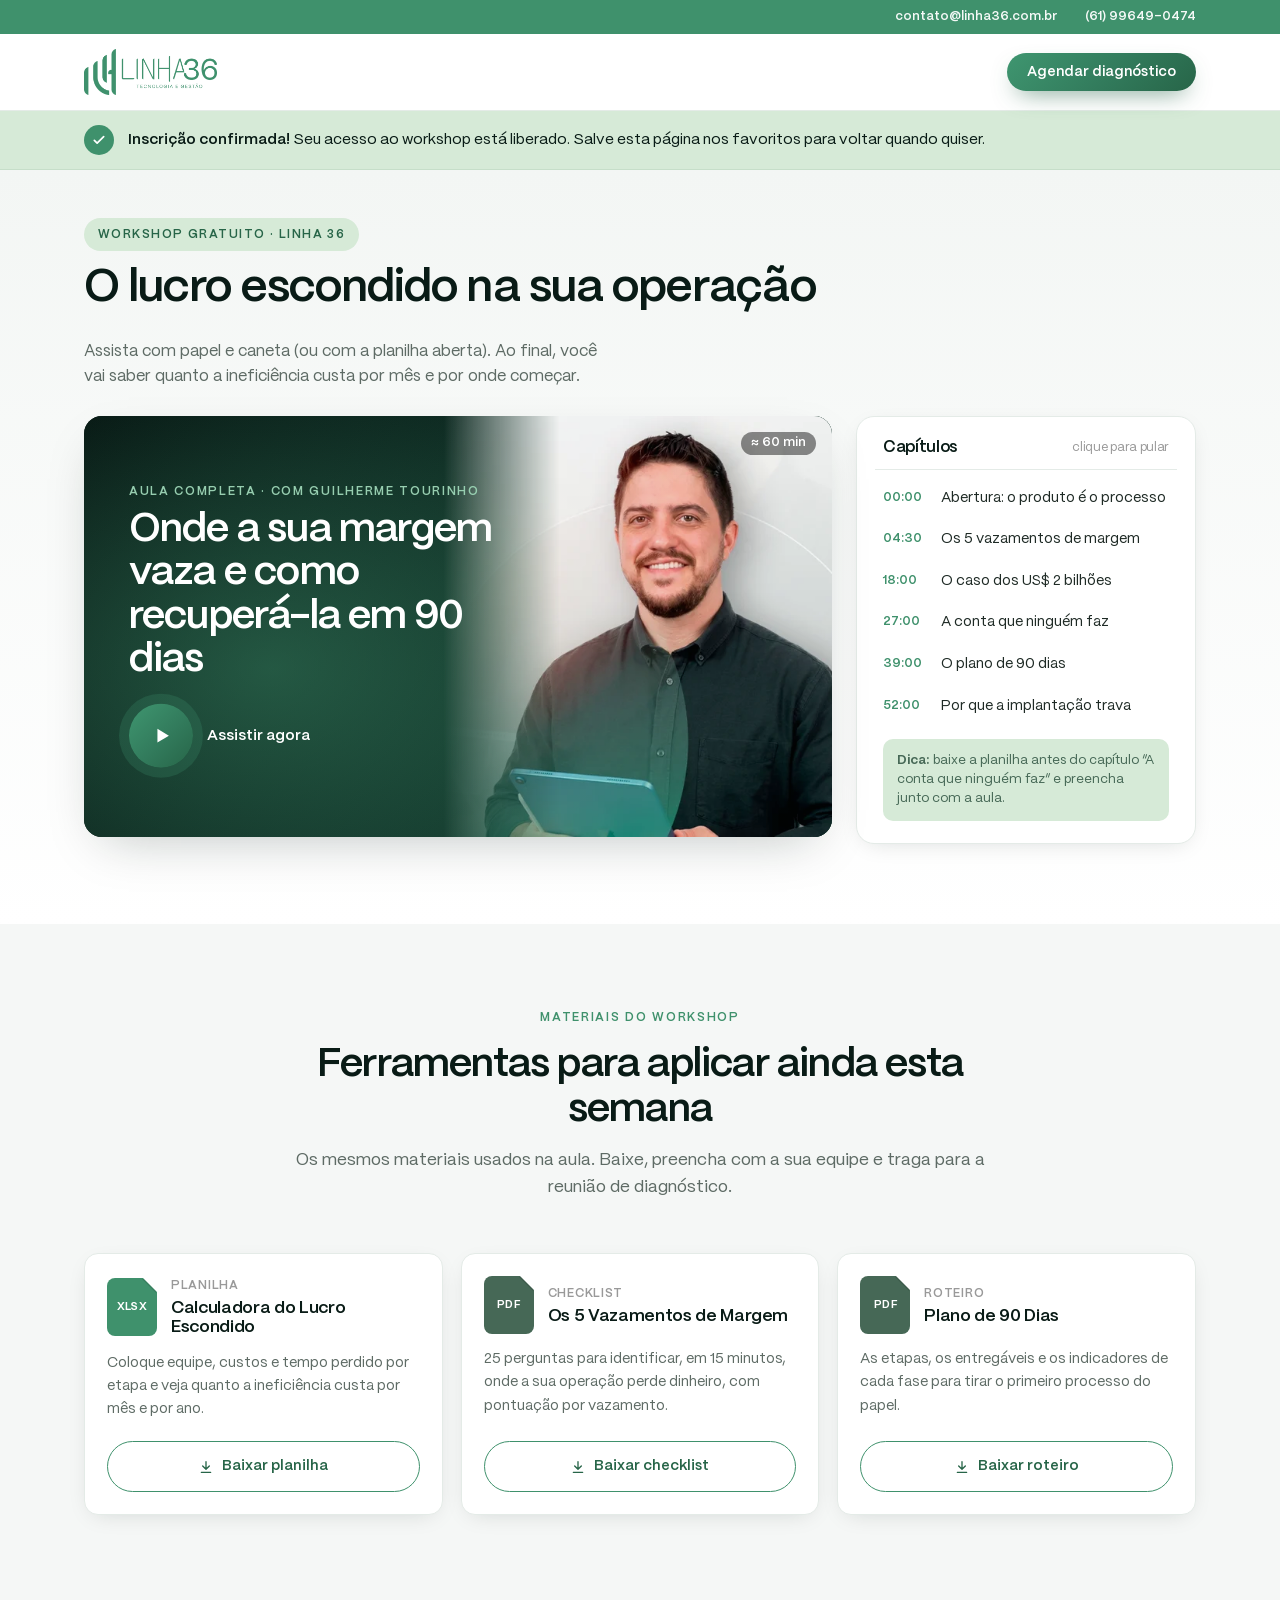
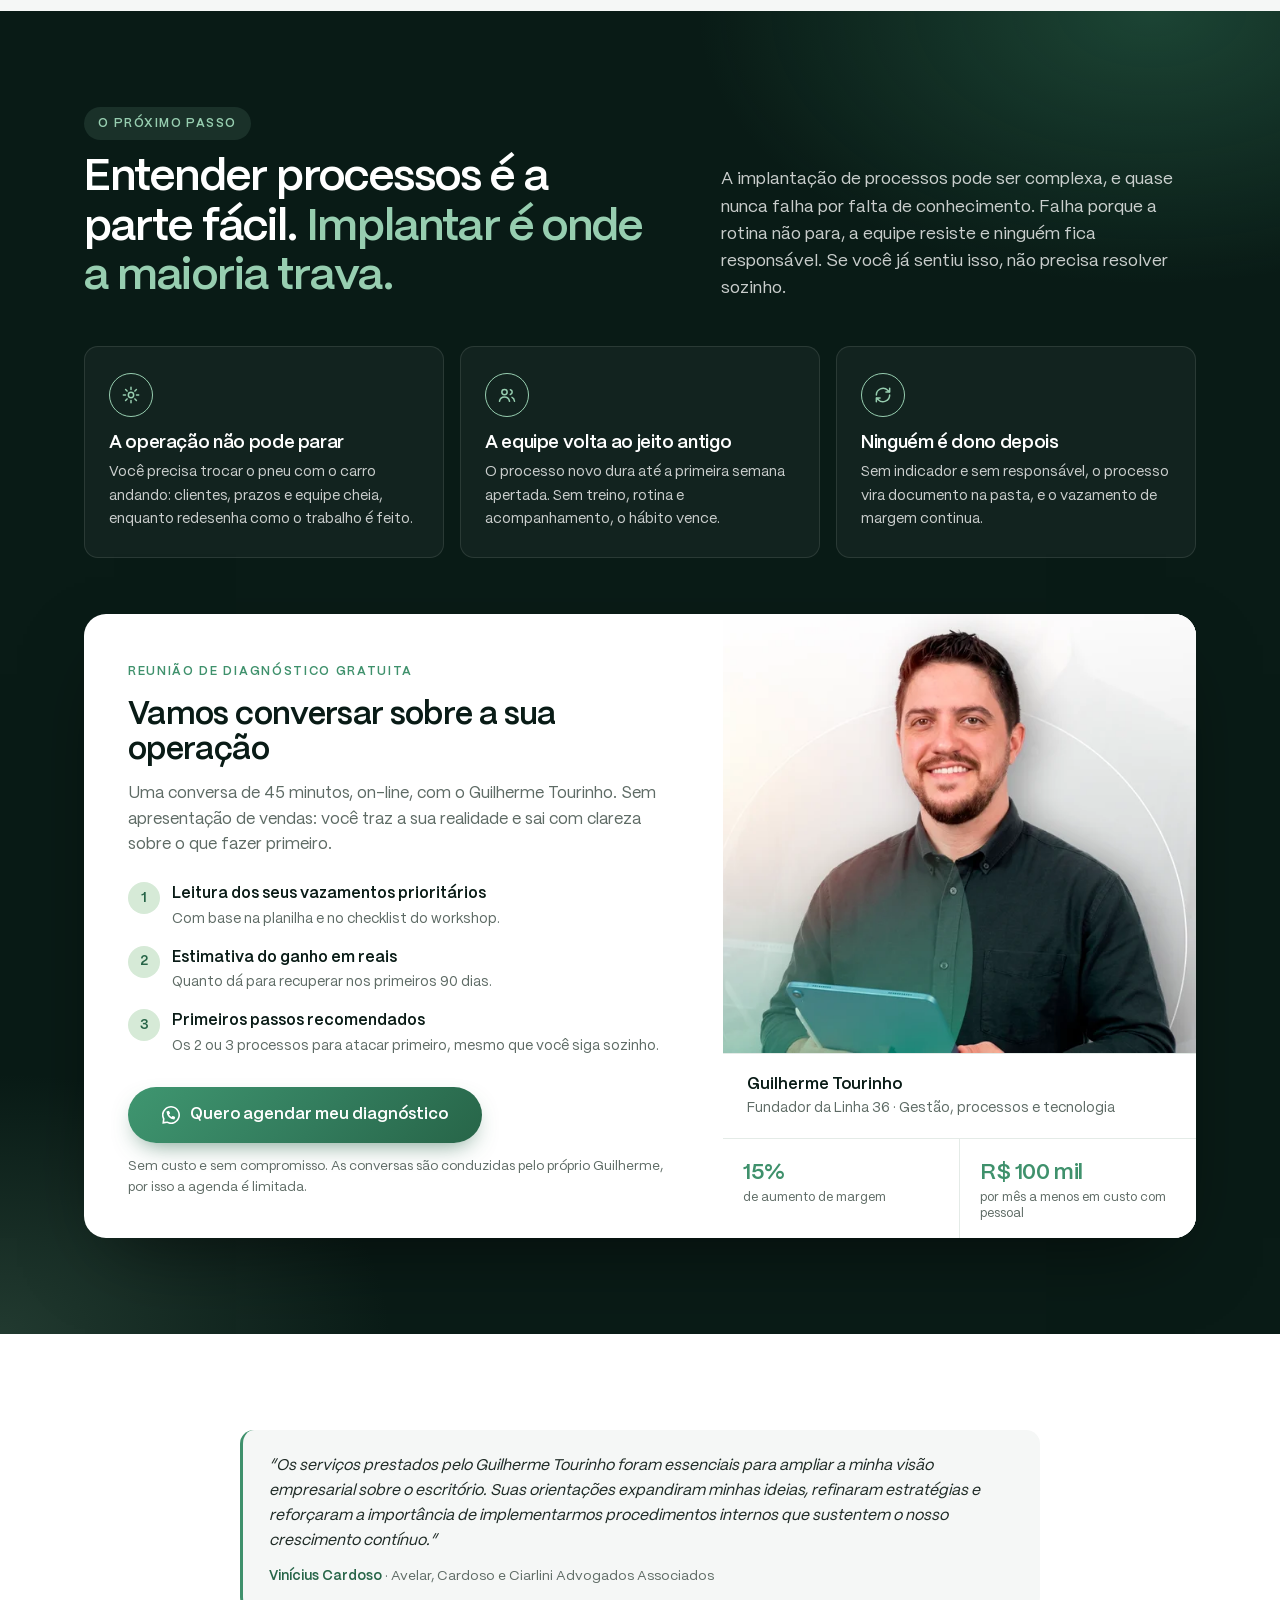
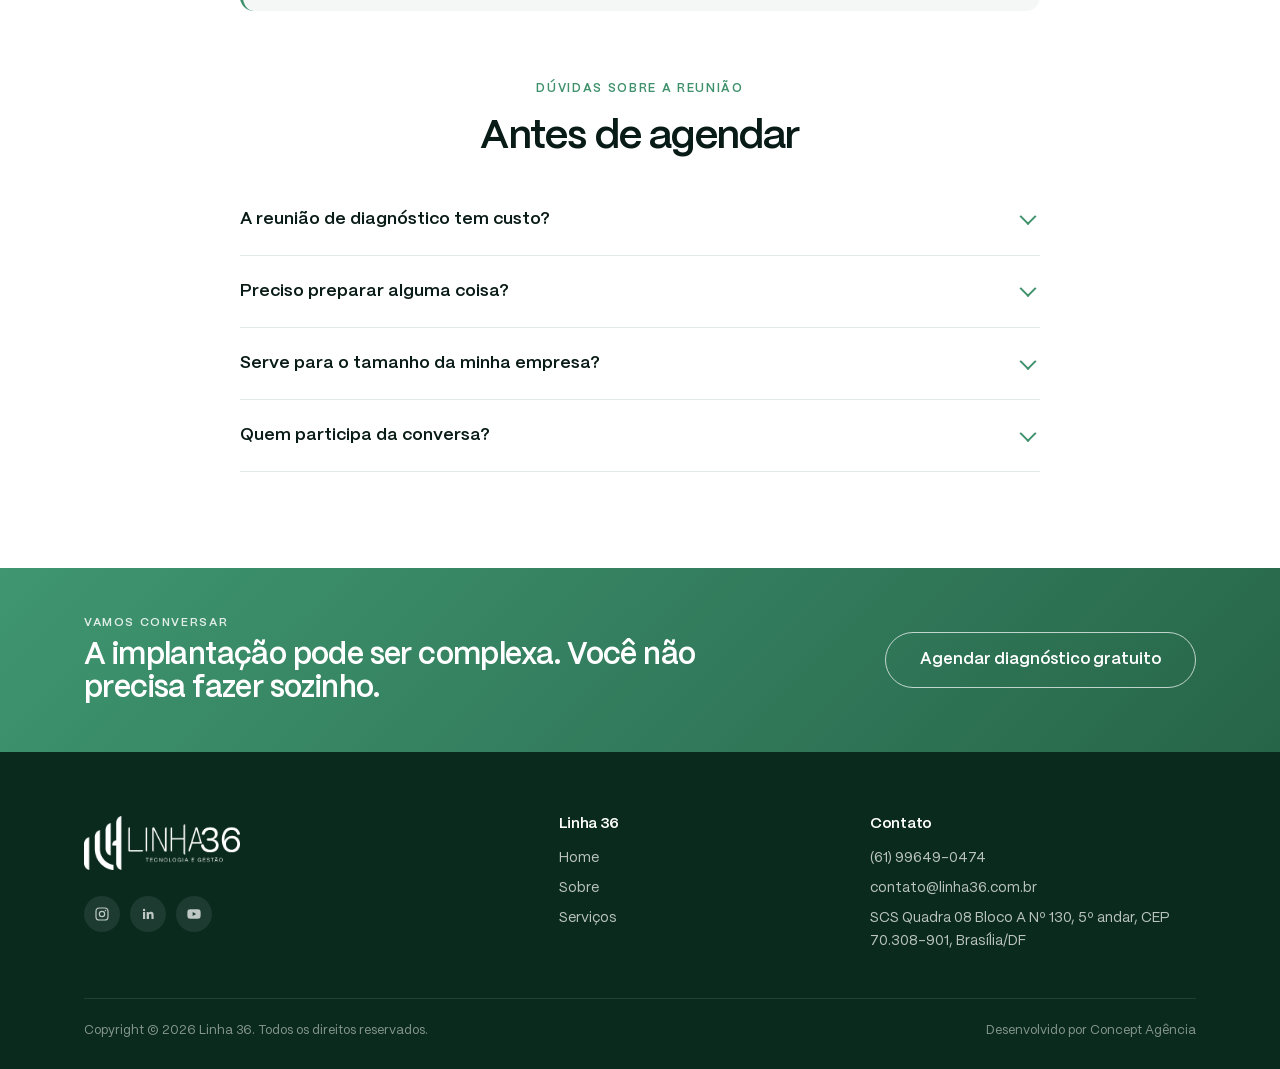
==== workshop.html @ 3c0aadd7 "Workshop Linha 36: página de inscrição e página do workshop Co-Authored-By: Claude Opus 5.5 <noreply" ====
<!doctype html>
<html lang="pt-BR">
<head>
  <meta charset="utf-8">
  <meta name="viewport" content="width=device-width, initial-scale=1">
  <title>Assista: O lucro escondido na sua operação | Linha 36</title>
  <meta name="description" content="Aula do workshop gratuito da Linha 36 com materiais para download e reunião de diagnóstico.">
  <meta name="robots" content="noindex, nofollow">
  <meta name="theme-color" content="#3F916C">
  <link rel="icon" href="assets/img/favicon.png">
  <link rel="preload" href="assets/fonts/PPMori-Regular.woff2" as="font" type="font/woff2" crossorigin>
  <link rel="preload" href="assets/fonts/PPMori-SemiBold.woff2" as="font" type="font/woff2" crossorigin>
  <link rel="stylesheet" href="assets/css/style.css">
</head>
<body>

<svg width="0" height="0" style="position:absolute" aria-hidden="true">
  <symbol id="i-ok" viewBox="0 0 24 24"><path d="M5 12.5l4.2 4.2L19 7" fill="none" stroke="currentColor" stroke-width="2.6" stroke-linecap="round" stroke-linejoin="round"/></symbol>
  <symbol id="i-play" viewBox="0 0 24 24"><path d="M7 4.5v15l12.5-7.5z" fill="currentColor"/></symbol>
  <symbol id="i-down" viewBox="0 0 24 24"><path d="M12 4v11M7 10.5l5 5 5-5M5 20h14" fill="none" stroke="currentColor" stroke-width="2" stroke-linecap="round" stroke-linejoin="round"/></symbol>
  <symbol id="i-wa" viewBox="0 0 24 24"><path fill="currentColor" d="M3.516 3.516c4.686-4.686 12.284-4.686 16.97 0s4.686 12.283 0 16.97a12 12 0 0 1-13.754 2.299l-5.814.735a.392.392 0 0 1-.438-.44l.748-5.788A12 12 0 0 1 3.517 3.517zm3.61 17.043.3.158a9.85 9.85 0 0 0 11.534-1.758c3.843-3.843 3.843-10.074 0-13.918s-10.075-3.843-13.918 0a9.85 9.85 0 0 0-1.747 11.554l.16.303-.51 3.942a.196.196 0 0 0 .219.22zm6.534-7.003-.933 1.164a9.84 9.84 0 0 1-3.497-3.495l1.166-.933a.79.79 0 0 0 .23-.94L9.561 6.96a.79.79 0 0 0-.924-.445l-2.023.524a.797.797 0 0 0-.588.88 11.754 11.754 0 0 0 10.005 10.005.797.797 0 0 0 .88-.587l.525-2.023a.79.79 0 0 0-.445-.923L14.6 13.327a.79.79 0 0 0-.94.23z"/></symbol>
  <symbol id="i-cal" viewBox="0 0 24 24"><rect x="3.5" y="5" width="17" height="15.5" rx="2.5" fill="none" stroke="currentColor" stroke-width="1.9"/><path d="M3.5 10h17M8 3v4M16 3v4" fill="none" stroke="currentColor" stroke-width="1.9" stroke-linecap="round"/></symbol>
  <symbol id="i-gear" viewBox="0 0 24 24"><circle cx="12" cy="12" r="3.2" fill="none" stroke="currentColor" stroke-width="1.8"/><path d="M12 2.8v2.6M12 18.6v2.6M21.2 12h-2.6M5.4 12H2.8M18.5 5.5l-1.8 1.8M7.3 16.7l-1.8 1.8M18.5 18.5l-1.8-1.8M7.3 7.3L5.5 5.5" fill="none" stroke="currentColor" stroke-width="1.8" stroke-linecap="round"/></symbol>
  <symbol id="i-team" viewBox="0 0 24 24"><circle cx="9" cy="8.5" r="3.2" fill="none" stroke="currentColor" stroke-width="1.8"/><path d="M3 19.5c.6-3.3 3-5 6-5s5.4 1.7 6 5" fill="none" stroke="currentColor" stroke-width="1.8" stroke-linecap="round"/><path d="M16 5.6a3 3 0 010 5.8M18 14.8c1.6.6 2.7 2.2 3 4.7" fill="none" stroke="currentColor" stroke-width="1.8" stroke-linecap="round"/></symbol>
  <symbol id="i-loop" viewBox="0 0 24 24"><path d="M4 12a8 8 0 0113.7-5.6L20 8.5M20 4v4.5h-4.5M20 12a8 8 0 01-13.7 5.6L4 15.5M4 20v-4.5h4.5" fill="none" stroke="currentColor" stroke-width="1.8" stroke-linecap="round" stroke-linejoin="round"/></symbol>
  <symbol id="i-ig" viewBox="0 0 24 24"><rect x="3" y="3" width="18" height="18" rx="5" fill="none" stroke="currentColor" stroke-width="1.8"/><circle cx="12" cy="12" r="4" fill="none" stroke="currentColor" stroke-width="1.8"/><circle cx="17.3" cy="6.7" r="1.2" fill="currentColor"/></symbol>
  <symbol id="i-in" viewBox="0 0 24 24"><path d="M4.5 9h3.2v10.5H4.5zM6.1 4a1.85 1.85 0 110 3.7 1.85 1.85 0 010-3.7zM10 9h3v1.5c.5-.9 1.7-1.8 3.4-1.8 3.4 0 4 2.2 4 5.1v5.7h-3.2v-5c0-1.2 0-2.8-1.7-2.8s-2 1.3-2 2.7v5.1H10z" fill="currentColor"/></symbol>
  <symbol id="i-yt" viewBox="0 0 24 24"><path d="M21.6 7.2a2.5 2.5 0 00-1.8-1.8C18.2 5 12 5 12 5s-6.2 0-7.8.4A2.5 2.5 0 002.4 7.2 26 26 0 002 12a26 26 0 00.4 4.8 2.5 2.5 0 001.8 1.8C5.8 19 12 19 12 19s6.2 0 7.8-.4a2.5 2.5 0 001.8-1.8A26 26 0 0022 12a26 26 0 00-.4-4.8zM10 15V9l5.2 3z" fill="currentColor"/></symbol>
</svg>

<div class="topbar">
  <div class="wrap">
    <a href="mailto:contato@linha36.com.br">contato@linha36.com.br</a>
    <a href="tel:+5561996490474">(61) 99649-0474</a>
  </div>
</div>

<header class="header">
  <div class="wrap">
    <a class="logo" href="https://linha36.com.br" aria-label="Linha 36 — Tecnologia e Gestão"><img src="assets/img/logo-linha36.png" alt="Linha 36 — Tecnologia e Gestão" width="133" height="46"></a>
    <a href="#diagnostico" class="btn" style="padding:12px 20px;font-size:14px">Agendar diagnóstico</a>
  </div>
</header>

<div class="confirm">
  <div class="wrap">
    <span class="ic"><svg><use href="#i-ok"/></svg></span>
    <p><b id="hello">Inscrição confirmada!</b> Seu acesso ao workshop está liberado. Salve esta página nos favoritos para voltar quando quiser.</p>
  </div>
</div>

<main>

  <!-- AULA -->
  <section class="player-sec">
    <div class="wrap">
      <div class="player-head">
        <div>
          <span class="eyebrow">Workshop gratuito · Linha 36</span>
          <h1>O lucro escondido na sua operação</h1>
        </div>
        <p>Assista com papel e caneta (ou com a planilha aberta). Ao final, você vai saber quanto a ineficiência custa por mês e por onde começar.</p>
      </div>

      <div class="player-grid">
        <div class="player" id="player">
          <button class="poster" id="poster" type="button" aria-label="Assistir ao workshop">
            <img class="ph" src="assets/img/guilherme.webp" alt="" width="600" height="542">
            <span class="pt">
              <small>Aula completa · com Guilherme Tourinho</small>
              <strong>Onde a sua margem vaza e como recuperá-la em 90 dias</strong>
              <span class="play"><i><svg><use href="#i-play"/></svg></i>Assistir agora</span>
            </span>
            <span class="dur">≈ 60 min</span>
          </button>
        </div>

        <aside class="chapters" aria-label="Capítulos da aula">
          <h2>Capítulos <span>clique para pular</span></h2>
          <ol id="chapters">
            <li><button type="button" data-t="0"><time>00:00</time>Abertura: o produto é o processo</button></li>
            <li><button type="button" data-t="270"><time>04:30</time>Os 5 vazamentos de margem</button></li>
            <li><button type="button" data-t="1080"><time>18:00</time>O caso dos US$ 2 bilhões</button></li>
            <li><button type="button" data-t="1620"><time>27:00</time>A conta que ninguém faz</button></li>
            <li><button type="button" data-t="2340"><time>39:00</time>O plano de 90 dias</button></li>
            <li><button type="button" data-t="3120"><time>52:00</time>Por que a implantação trava</button></li>
          </ol>
          <p class="tip"><b>Dica:</b> baixe a planilha antes do capítulo “A conta que ninguém faz” e preencha junto com a aula.</p>
        </aside>
      </div>
    </div>
  </section>

  <!-- MATERIAIS -->
  <section class="section section-soft" id="materiais" style="padding-top:80px">
    <div class="wrap">
      <div class="section-head reveal">
        <span class="kicker">Materiais do workshop</span>
        <h2>Ferramentas para aplicar ainda esta semana</h2>
        <p>Os mesmos materiais usados na aula. Baixe, preencha com a sua equipe e traga para a reunião de diagnóstico.</p>
      </div>
      <div class="downloads">
        <article class="dl reveal">
          <div class="dl-top"><span class="dl-ic xls">XLSX</span><div><small>Planilha</small><h3>Calculadora do Lucro Escondido</h3></div></div>
          <p>Coloque equipe, custos e tempo perdido por etapa e veja quanto a ineficiência custa por mês e por ano.</p>
          <a class="get" href="assets/downloads/calculadora-lucro-escondido-linha36.xlsx" download data-dl="calculadora"><svg><use href="#i-down"/></svg>Baixar planilha</a>
        </article>
        <article class="dl reveal">
          <div class="dl-top"><span class="dl-ic pdf">PDF</span><div><small>Checklist</small><h3>Os 5 Vazamentos de Margem</h3></div></div>
          <p>25 perguntas para identificar, em 15 minutos, onde a sua operação perde dinheiro, com pontuação por vazamento.</p>
          <a class="get" href="assets/downloads/checklist-5-vazamentos-linha36.pdf" download data-dl="checklist"><svg><use href="#i-down"/></svg>Baixar checklist</a>
        </article>
        <article class="dl reveal">
          <div class="dl-top"><span class="dl-ic pdf">PDF</span><div><small>Roteiro</small><h3>Plano de 90 Dias</h3></div></div>
          <p>As etapas, os entregáveis e os indicadores de cada fase para tirar o primeiro processo do papel.</p>
          <a class="get" href="assets/downloads/roteiro-plano-90-dias-linha36.pdf" download data-dl="roteiro"><svg><use href="#i-down"/></svg>Baixar roteiro</a>
        </article>
      </div>
    </div>
  </section>

  <!-- PRÓXIMO PASSO -->
  <section class="section dark" id="diagnostico">
    <div class="wrap">
      <div class="pitch-head reveal">
        <div>
          <span class="eyebrow on-dark">O próximo passo</span>
          <h2>Entender processos é a parte fácil. <span style="color:var(--mint)">Implantar é onde a maioria trava.</span></h2>
        </div>
        <p>A implantação de processos pode ser complexa, e quase nunca falha por falta de conhecimento. Falha porque a rotina não para, a equipe resiste e ninguém fica responsável. Se você já sentiu isso, não precisa resolver sozinho.</p>
      </div>

      <div class="blockers">
        <div class="blocker reveal"><span class="ic"><svg><use href="#i-gear"/></svg></span><h3>A operação não pode parar</h3><p>Você precisa trocar o pneu com o carro andando: clientes, prazos e equipe cheia, enquanto redesenha como o trabalho é feito.</p></div>
        <div class="blocker reveal"><span class="ic"><svg><use href="#i-team"/></svg></span><h3>A equipe volta ao jeito antigo</h3><p>O processo novo dura até a primeira semana apertada. Sem treino, rotina e acompanhamento, o hábito vence.</p></div>
        <div class="blocker reveal"><span class="ic"><svg><use href="#i-loop"/></svg></span><h3>Ninguém é dono depois</h3><p>Sem indicador e sem responsável, o processo vira documento na pasta, e o vazamento de margem continua.</p></div>
      </div>

      <div class="offer reveal">
        <div class="offer-body">
          <span class="kicker">Reunião de diagnóstico gratuita</span>
          <h3>Vamos conversar sobre a sua operação</h3>
          <p>Uma conversa de 45 minutos, on-line, com o Guilherme Tourinho. Sem apresentação de vendas: você traz a sua realidade e sai com clareza sobre o que fazer primeiro.</p>
          <ul class="offer-list">
            <li><span>1</span><div><b>Leitura dos seus vazamentos prioritários</b><small>Com base na planilha e no checklist do workshop.</small></div></li>
            <li><span>2</span><div><b>Estimativa do ganho em reais</b><small>Quanto dá para recuperar nos primeiros 90 dias.</small></div></li>
            <li><span>3</span><div><b>Primeiros passos recomendados</b><small>Os 2 ou 3 processos para atacar primeiro, mesmo que você siga sozinho.</small></div></li>
          </ul>
          <div class="offer-cta">
            <a class="btn btn-lg" id="ctaDiag" href="#" target="_blank" rel="noopener"><svg><use href="#i-wa"/></svg>Quero agendar meu diagnóstico</a>
          </div>
          <p class="offer-fine">Sem custo e sem compromisso. As conversas são conduzidas pelo próprio Guilherme, por isso a agenda é limitada.</p>
        </div>
        <div class="offer-side">
          <div class="ph"><img src="assets/img/guilherme.webp" alt="Guilherme Tourinho" loading="lazy" width="600" height="542"></div>
          <div class="who"><b>Guilherme Tourinho</b>Fundador da Linha 36 · Gestão, processos e tecnologia</div>
          <div class="offer-stats">
            <div><b>15%</b><span>de aumento de margem</span></div>
            <div><b>R$ 100 mil</b><span>por mês a menos em custo com pessoal</span></div>
          </div>
        </div>
      </div>
    </div>
  </section>

  <!-- DEPOIMENTO + FAQ -->
  <section class="section">
    <div class="wrap">
      <blockquote class="quote reveal" style="max-width:800px;margin:0 auto 64px">
        <p>“Os serviços prestados pelo Guilherme Tourinho foram essenciais para ampliar a minha visão empresarial sobre o escritório. Suas orientações expandiram minhas ideias, refinaram estratégias e reforçaram a importância de implementarmos procedimentos internos que sustentem o nosso crescimento contínuo.”</p>
        <cite><b>Vinícius Cardoso</b> · Avelar, Cardoso e Ciarlini Advogados Associados</cite>
      </blockquote>

      <div class="section-head reveal" style="margin-bottom:24px">
        <span class="kicker">Dúvidas sobre a reunião</span>
        <h2>Antes de agendar</h2>
      </div>
      <div class="faq reveal">
        <details><summary>A reunião de diagnóstico tem custo?</summary><p>Não. É uma conversa gratuita e sem compromisso. Se fizer sentido seguir com a Linha 36, apresentamos uma proposta depois, só se você pedir.</p></details>
        <details><summary>Preciso preparar alguma coisa?</summary><p>Ajuda muito ter assistido ao workshop e preenchido a Calculadora do Lucro Escondido e o Checklist dos 5 Vazamentos. Assim a conversa já começa nos números da sua empresa.</p></details>
        <details><summary>Serve para o tamanho da minha empresa?</summary><p>O diagnóstico é pensado para empresas de serviços a partir de uns 10 colaboradores, que já sentem o crescimento cobrando organização. Se a sua empresa for menor, a conversa ainda ajuda a priorizar o que fazer.</p></details>
        <details><summary>Quem participa da conversa?</summary><p>O próprio Guilherme Tourinho, fundador da Linha 36. Do seu lado, o ideal é estar quem decide sobre a operação: sócio, diretor ou gestor responsável.</p></details>
      </div>
    </div>
  </section>

  <section class="band">
    <div class="wrap">
      <div>
        <small>Vamos conversar</small>
        <h2>A implantação pode ser complexa. Você não precisa fazer sozinho.</h2>
      </div>
      <a href="#" class="btn btn-ghost btn-lg" data-diag target="_blank" rel="noopener">Agendar diagnóstico gratuito</a>
    </div>
  </section>
</main>

<footer class="footer">
  <div class="wrap">
    <div class="cols">
      <div>
        <a class="logo" href="https://linha36.com.br"><img src="assets/img/logo-linha36-alt.png" alt="Linha 36" width="156" height="54" loading="lazy"></a>
        <div class="social">
          <a href="https://www.instagram.com/guilhermetourinho.linha36" target="_blank" rel="noopener" aria-label="Instagram"><svg><use href="#i-ig"/></svg></a>
          <a href="https://www.linkedin.com/in/guilherme-tourinho-8a328027/" target="_blank" rel="noopener" aria-label="LinkedIn"><svg><use href="#i-in"/></svg></a>
          <a href="https://www.youtube.com/@GuilhermeTourinho.Linha36" target="_blank" rel="noopener" aria-label="YouTube"><svg><use href="#i-yt"/></svg></a>
        </div>
      </div>
      <div>
        <h4>Linha 36</h4>
        <ul>
          <li><a href="https://linha36.com.br">Home</a></li>
          <li><a href="https://linha36.com.br/sobre/">Sobre</a></li>
          <li><a href="https://linha36.com.br/servicos/">Serviços</a></li>
        </ul>
      </div>
      <div>
        <h4>Contato</h4>
        <ul>
          <li><a href="tel:+5561996490474">(61) 99649-0474</a></li>
          <li><a href="mailto:contato@linha36.com.br">contato@linha36.com.br</a></li>
          <li>SCS Quadra 08 Bloco A Nº 130, 5º andar, CEP 70.308-901, Brasília/DF</li>
        </ul>
      </div>
    </div>
    <div class="legal">
      <span>Copyright © 2026 Linha 36. Todos os direitos reservados.</span>
      <span>Desenvolvido por Concept Agência</span>
    </div>
  </div>
</footer>

<div class="sticky-cta" id="stickyCta"><a href="#diagnostico" class="btn btn-lg">Agendar diagnóstico gratuito</a></div>

<script src="assets/js/config.js"></script>
<script src="assets/js/workshop.js"></script>
</body>
</html>
---- assets/css/style.css ----
/* Linha 36 · Workshop "O lucro escondido na sua operação"
   Cores e fonte do Manual da Marca (PP Mori + paleta de verdes). */

@font-face { font-family: "PP Mori"; font-weight: 200; font-display: swap; src: url("../fonts/PPMori-Extralight.woff2") format("woff2"); }
@font-face { font-family: "PP Mori"; font-weight: 400; font-display: swap; src: url("../fonts/PPMori-Regular.woff2") format("woff2"); }
@font-face { font-family: "PP Mori"; font-weight: 600; font-display: swap; src: url("../fonts/PPMori-SemiBold.woff2") format("woff2"); }
@font-face { font-family: "PP Mori"; font-weight: 700; font-display: swap; src: url("../fonts/PPMori-Bold-iF69c58298bc371.ttf") format("truetype"); }

:root {
  /* Paleta principal */
  --ink: #091B16;          /* Preto Profundo */
  --sage: #466856;         /* Verde Acinzentado */
  --green: #3F916C;        /* Verde Água Profundo */
  /* Paleta secundária */
  --mint: #97CEB0;         /* Verde Turquesa Suave */
  --mist: #D6EAD7;         /* Branco Suave */
  --gray: #999999;         /* Cinza Neutro */
  --white: #FFFFFF;
  /* Apoio (derivados) */
  --green-dark: #276548;
  --text: #1E2A25;
  --muted: #5E6B65;
  --line: #E4EBE7;
  --bg-soft: #F5F7F6;
  --grad: linear-gradient(135deg, #3F9670 0%, #327B5C 55%, #276548 100%);
  --shadow: 0 18px 50px -20px rgba(9, 27, 22, .28);
  --shadow-sm: 0 6px 24px -10px rgba(9, 27, 22, .18);
  --radius: 14px;
  --wrap: 1160px;
}

*, *::before, *::after { box-sizing: border-box; }
html { scroll-behavior: smooth; -webkit-text-size-adjust: 100%; scroll-padding-top: 96px; }
body {
  margin: 0;
  font-family: "PP Mori", "Helvetica Neue", Arial, sans-serif;
  font-size: 16px;
  line-height: 1.6;
  color: var(--text);
  background: var(--white);
  -webkit-font-smoothing: antialiased;
}
img { max-width: 100%; display: block; }
a { color: inherit; }
h1, h2, h3, h4 { font-weight: 600; line-height: 1.12; letter-spacing: -.02em; color: var(--ink); margin: 0; }
p { margin: 0; }
strong { font-weight: 600; color: var(--ink); }
.wrap { width: 100%; max-width: var(--wrap); margin: 0 auto; padding: 0 24px; }
.sr-only { position: absolute; width: 1px; height: 1px; overflow: hidden; clip: rect(0 0 0 0); white-space: nowrap; }

/* ---------- Topbar / header (igual ao site) ---------- */
.topbar { background: var(--green); color: #fff; font-size: 12.5px; font-weight: 600; }
.topbar .wrap { display: flex; justify-content: flex-end; gap: 28px; padding-top: 7px; padding-bottom: 7px; }
.topbar a { text-decoration: none; opacity: .95; }
.topbar a:hover { opacity: 1; text-decoration: underline; }
.header { background: #fff; border-bottom: 1px solid var(--line); position: sticky; top: 0; z-index: 40; }
.header .wrap { display: flex; align-items: center; justify-content: space-between; height: 76px; }
.header .logo img { height: 46px; width: auto; }
.header-tag { display: inline-flex; align-items: center; gap: 8px; font-size: 13px; font-weight: 600; color: var(--sage); }
.header-tag .dot { width: 8px; height: 8px; border-radius: 50%; background: var(--green); box-shadow: 0 0 0 4px rgba(63,145,108,.18); }

/* ---------- Botões ---------- */
.btn {
  display: inline-flex; align-items: center; justify-content: center; gap: 10px;
  font: 600 15px/1 "PP Mori", Arial, sans-serif;
  padding: 16px 28px; border-radius: 999px; border: 0; cursor: pointer;
  text-decoration: none; color: #fff; background: var(--grad);
  box-shadow: 0 10px 24px -10px rgba(39,101,72,.7);
  transition: transform .18s ease, box-shadow .18s ease, filter .18s ease;
}
.btn:hover { transform: translateY(-2px); box-shadow: 0 16px 30px -12px rgba(39,101,72,.75); filter: brightness(1.05); }
.btn:active { transform: translateY(0); }
.btn:focus-visible { outline: 3px solid var(--mint); outline-offset: 3px; }
.btn svg { width: 18px; height: 18px; flex: none; }
.btn-lg { padding: 19px 34px; font-size: 16px; }
.btn-block { width: 100%; }
.btn-ghost { background: transparent; color: #fff; border: 1.5px solid rgba(255,255,255,.7); box-shadow: none; }
.btn-ghost:hover { background: rgba(255,255,255,.1); }
.btn-outline { background: #fff; color: var(--green-dark); border: 1.5px solid var(--green); box-shadow: none; }
.btn-outline:hover { background: var(--mist); }

.eyebrow {
  display: inline-flex; align-items: center; gap: 8px;
  font-size: 12px; font-weight: 600; letter-spacing: .12em; text-transform: uppercase;
  color: var(--green-dark); background: var(--mist); padding: 7px 14px; border-radius: 999px;
}
.eyebrow.on-dark { color: var(--mint); background: rgba(151,206,176,.12); }
.kicker { font-size: 12px; font-weight: 600; letter-spacing: .14em; text-transform: uppercase; color: var(--green); }
.lead { font-size: 18px; color: var(--muted); }
.accent { color: var(--green); }

/* ---------- Seções ---------- */
.section { padding: 96px 0; }
.section-soft { background: var(--bg-soft); }
.section-head { max-width: 720px; margin: 0 auto 52px; text-align: center; }
.section-head h2 { font-size: clamp(28px, 3.4vw, 40px); margin: 14px 0 14px; }
.section-head p { color: var(--muted); font-size: 17px; }

/* ---------- Hero (inscrição) ---------- */
.hero {
  position: relative; overflow: hidden;
  background:
    radial-gradient(900px 500px at 85% 10%, rgba(151,206,176,.12), transparent 60%),
    radial-gradient(700px 500px at 0% 100%, rgba(214,234,215,.35), transparent 60%),
    linear-gradient(180deg, #FFFFFF 0%, #F6F8F7 100%);
  padding: 64px 0 88px;
}
.hero::before {
  content: ""; position: absolute; inset: 0;
  background: url("../img/global-map.webp") center 40% / 1100px auto no-repeat;
  opacity: .07; pointer-events: none;
}
.hero::after {
  content: ""; position: absolute; width: 720px; height: 720px; border-radius: 50%;
  border: 1px solid rgba(63,145,108,.14); right: -180px; top: -160px; pointer-events: none;
}
.hero .wrap { position: relative; z-index: 1; display: grid; grid-template-columns: 1.08fr .92fr; gap: 56px; align-items: start; }
.hero h1 { font-size: clamp(38px, 5vw, 62px); margin: 22px 0 22px; }
.hero h1 em { font-style: normal; color: var(--green); }
.hero .lead { max-width: 560px; }
.hero-meta { display: flex; flex-wrap: wrap; gap: 10px 22px; margin: 28px 0 30px; padding: 0; list-style: none; }
.hero-meta li { display: flex; align-items: center; gap: 8px; font-size: 14.5px; font-weight: 600; color: var(--sage); }
.hero-meta svg { width: 18px; height: 18px; color: var(--green); }
.host { display: flex; align-items: center; gap: 14px; padding: 14px 18px 14px 14px; background: rgba(255,255,255,.8); border: 1px solid var(--line); border-radius: 999px; width: fit-content; backdrop-filter: blur(6px); }
.host img { width: 52px; height: 52px; border-radius: 50%; object-fit: cover; border: 2px solid #fff; box-shadow: 0 0 0 2px var(--mint); }
.host small { display: block; font-size: 12.5px; color: var(--muted); line-height: 1.35; }
.host b { font-weight: 600; color: var(--ink); font-size: 15px; }

/* ---------- Form card ---------- */
.form-card {
  background: #fff; border-radius: 20px; box-shadow: var(--shadow);
  padding: 32px 32px 28px; border-bottom: 4px solid var(--green); position: relative;
}
.form-card h2 { font-size: 24px; margin-bottom: 6px; }
.form-card .sub { color: var(--muted); font-size: 14.5px; margin-bottom: 22px; }
.steps { display: flex; gap: 8px; margin-bottom: 22px; }
.steps span { flex: 1; height: 5px; border-radius: 99px; background: var(--line); transition: background .3s; }
.steps span.on { background: var(--green); }
.step-label { font-size: 12px; font-weight: 600; letter-spacing: .1em; text-transform: uppercase; color: var(--green); margin-bottom: 14px; }
.fstep[hidden] { display: none; }
.field { margin-bottom: 14px; }
.field label { display: block; font-size: 13.5px; font-weight: 600; color: var(--ink); margin-bottom: 6px; }
.field label .opt { font-weight: 400; color: var(--gray); }
.field input, .field select {
  width: 100%; height: 50px; padding: 0 16px; border-radius: 10px;
  border: 1.5px solid var(--line); background: #FBFCFB;
  font: 400 15px "PP Mori", Arial, sans-serif; color: var(--ink);
  transition: border-color .15s, box-shadow .15s, background .15s; appearance: none;
}
.field select {
  background-image: url("data:image/svg+xml,%3Csvg xmlns='http://www.w3.org/2000/svg' width='12' height='8' viewBox='0 0 12 8'%3E%3Cpath d='M1 1l5 5 5-5' stroke='%23466856' stroke-width='1.8' fill='none' stroke-linecap='round'/%3E%3C/svg%3E");
  background-repeat: no-repeat; background-position: right 16px center; padding-right: 40px;
}
.field input:focus, .field select:focus { outline: none; border-color: var(--green); background: #fff; box-shadow: 0 0 0 4px rgba(63,145,108,.14); }
.field.invalid input, .field.invalid select { border-color: #C2493D; background: #FFF8F7; }
.field .err { display: none; font-size: 12.5px; color: #B2382C; margin-top: 5px; }
.field.invalid .err { display: block; }
.row2 { display: grid; grid-template-columns: 1fr 1fr; gap: 12px; }
.consent { display: flex; gap: 10px; align-items: flex-start; font-size: 12.5px; color: var(--muted); margin: 6px 0 18px; line-height: 1.45; }
.consent input { width: 18px; height: 18px; margin: 1px 0 0; accent-color: var(--green); flex: none; }
.form-actions { display: flex; gap: 10px; }
.form-actions .back { flex: 0 0 auto; padding-left: 20px; padding-right: 20px; }
.form-note { display: flex; align-items: center; justify-content: center; gap: 8px; font-size: 12.5px; color: var(--gray); margin-top: 14px; }
.form-note svg { width: 14px; height: 14px; }
.hp { position: absolute; left: -9999px; width: 1px; height: 1px; overflow: hidden; }
.form-error { display: none; background: #FFF4F2; color: #9C3127; border-radius: 10px; padding: 10px 14px; font-size: 13.5px; margin-bottom: 14px; }
.form-error.show { display: block; }

/* ---------- Faixa de resultados ---------- */
.proof { margin-top: -44px; position: relative; z-index: 2; }
.proof-card { background: #fff; border-radius: 18px; box-shadow: var(--shadow); padding: 30px 34px; display: grid; grid-template-columns: 220px repeat(4, 1fr); gap: 26px; align-items: center; }
.proof-card .label { font-size: 14px; color: var(--muted); line-height: 1.4; }
.proof-card .label b { display: block; color: var(--ink); font-size: 16px; margin-bottom: 4px; }
.stat b { display: block; font-size: 30px; font-weight: 600; letter-spacing: -.02em; color: var(--green); line-height: 1.05; }
.stat span { display: block; font-size: 13.5px; color: var(--muted); margin-top: 6px; line-height: 1.35; }
.stat { padding-left: 22px; border-left: 1px solid var(--line); }

/* ---------- Calculadora ---------- */
.calc { display: grid; grid-template-columns: .9fr 1.1fr; gap: 56px; align-items: center; }
.calc h2 { font-size: clamp(28px, 3.4vw, 40px); margin: 14px 0 16px; }
.calc .lead { font-size: 17px; margin-bottom: 18px; }
.calc-note { font-size: 13px; color: var(--gray); margin-top: 14px; }
.calc-box { background: #fff; border-radius: 20px; box-shadow: var(--shadow); overflow: hidden; }
.calc-inputs { padding: 30px 32px 14px; display: grid; gap: 22px; }
.calc-in label { display: flex; justify-content: space-between; align-items: baseline; font-size: 14px; font-weight: 600; color: var(--ink); margin-bottom: 10px; }
.calc-in output { font-size: 17px; color: var(--green-dark); }
.calc-in .hint { font-size: 12.5px; color: var(--gray); margin-top: 6px; }
input[type=range] { -webkit-appearance: none; appearance: none; width: 100%; height: 6px; border-radius: 99px; background: linear-gradient(90deg, var(--green) var(--p, 50%), var(--line) var(--p, 50%)); outline: none; }
input[type=range]::-webkit-slider-thumb { -webkit-appearance: none; width: 24px; height: 24px; border-radius: 50%; background: #fff; border: 3px solid var(--green); box-shadow: 0 3px 10px rgba(9,27,22,.25); cursor: pointer; }
input[type=range]::-moz-range-thumb { width: 20px; height: 20px; border-radius: 50%; background: #fff; border: 3px solid var(--green); cursor: pointer; }
input[type=range]:focus-visible::-webkit-slider-thumb { box-shadow: 0 0 0 5px rgba(63,145,108,.25); }
.calc-result { background: var(--ink); color: #fff; padding: 26px 32px 28px; position: relative; overflow: hidden; }
.calc-result::after { content: ""; position: absolute; width: 320px; height: 320px; right: -110px; top: -150px; border-radius: 50%; background: radial-gradient(circle, rgba(63,145,108,.55), transparent 65%); }
.calc-result small { display: block; font-size: 13px; color: var(--mint); font-weight: 600; letter-spacing: .06em; text-transform: uppercase; }
.calc-result .big { font-size: clamp(34px, 4.4vw, 48px); font-weight: 600; letter-spacing: -.02em; margin: 6px 0 4px; position: relative; z-index: 1; font-variant-numeric: tabular-nums; }
.calc-result .year { color: rgba(255,255,255,.75); font-size: 15px; position: relative; z-index: 1; }
.calc-result .year b { color: #fff; font-weight: 600; }

/* ---------- Caso (seção escura) ---------- */
.dark { background: var(--ink); color: rgba(255,255,255,.78); position: relative; overflow: hidden; }
.dark::before { content: ""; position: absolute; inset: 0; background: radial-gradient(700px 420px at 90% 0%, rgba(63,145,108,.35), transparent 65%), radial-gradient(600px 400px at 0% 100%, rgba(70,104,86,.4), transparent 65%); }
.dark .wrap { position: relative; }
.dark h2, .dark h3, .dark strong { color: #fff; }
.case { display: grid; grid-template-columns: 1fr 1fr; gap: 64px; align-items: center; }
.case-figure { font-size: clamp(64px, 9vw, 112px); font-weight: 600; letter-spacing: -.04em; line-height: .95; color: #fff; }
.case-figure span { color: var(--mint); }
.case-caption { margin-top: 14px; font-size: 18px; color: rgba(255,255,255,.85); max-width: 440px; }
.case h2 { font-size: clamp(28px, 3.2vw, 38px); margin: 16px 0 18px; }
.case p + p { margin-top: 14px; }
.case-list { list-style: none; padding: 0; margin: 26px 0 0; display: grid; gap: 12px; }
.case-list li { display: flex; gap: 12px; padding: 14px 16px; border-radius: 12px; background: rgba(255,255,255,.05); border: 1px solid rgba(255,255,255,.08); font-size: 15px; }
.case-list li b { color: var(--mint); font-weight: 600; white-space: nowrap; }
.sources { margin-top: 30px; font-size: 12px; color: rgba(255,255,255,.45); }
.sources a { color: rgba(255,255,255,.6); }

/* ---------- Módulos ---------- */
.modules { display: grid; grid-template-columns: repeat(auto-fit, minmax(300px, 1fr)); gap: 18px; }
.module { background: #fff; border-radius: var(--radius); padding: 28px 26px; box-shadow: var(--shadow-sm); border-bottom: 3px solid transparent; transition: transform .2s, border-color .2s, box-shadow .2s; }
.module:hover { transform: translateY(-4px); border-color: var(--green); box-shadow: var(--shadow); }
.module .n { display: inline-grid; place-items: center; width: 42px; height: 42px; border-radius: 12px; background: var(--mist); color: var(--green-dark); font-weight: 600; font-size: 15px; margin-bottom: 18px; }
.module h3 { font-size: 19px; margin-bottom: 10px; }
.module p { font-size: 15px; color: var(--muted); }
.module.bonus { background: var(--grad); color: rgba(255,255,255,.9); }
.module.bonus h3 { color: #fff; }
.module.bonus p { color: rgba(255,255,255,.85); }
.module.bonus .n { background: rgba(255,255,255,.18); color: #fff; }

/* ---------- Para quem ---------- */
.fit { display: grid; grid-template-columns: 1fr 1fr; gap: 56px; align-items: center; }
.fit-img { border-radius: 22px; overflow: hidden; box-shadow: var(--shadow); position: relative; }
.fit-img img { width: 100%; height: 100%; object-fit: cover; aspect-ratio: 4/3.2; }
.fit h2 { font-size: clamp(28px, 3.2vw, 38px); margin: 14px 0 22px; }
.checks { list-style: none; padding: 0; margin: 0 0 26px; display: grid; gap: 12px; }
.checks li { display: flex; gap: 12px; align-items: flex-start; font-size: 16px; }
.checks svg { flex: none; width: 22px; height: 22px; color: var(--green); margin-top: 1px; }
.segments { display: flex; flex-wrap: wrap; gap: 8px; margin-top: 8px; }
.segments span { font-size: 13px; font-weight: 600; color: var(--sage); background: var(--bg-soft); border: 1px solid var(--line); padding: 7px 13px; border-radius: 999px; }

/* ---------- Quem conduz ---------- */
.about { display: grid; grid-template-columns: .85fr 1.15fr; gap: 56px; align-items: center; }
.about-photo { position: relative; border-radius: 22px; overflow: hidden; background: linear-gradient(180deg, #EEF2F0, #DCE7E1); }
.about-photo img { width: 100%; aspect-ratio: 600/542; object-fit: cover; }
.about-photo .badge { position: absolute; left: 18px; bottom: 18px; background: #fff; border-radius: 14px; padding: 12px 16px; box-shadow: var(--shadow-sm); }
.about-photo .badge img { height: 26px; width: auto; aspect-ratio: auto; }
.about h2 { font-size: clamp(28px, 3.2vw, 38px); margin: 14px 0 18px; }
.about p { color: var(--muted); }
.about p + p { margin-top: 12px; }
.quote { margin: 28px 0 0; padding: 24px 26px; background: var(--bg-soft); border-radius: var(--radius); border-left: 3px solid var(--green); }
.quote p { color: var(--text); font-size: 15.5px; font-style: italic; }
.quote cite { display: block; margin-top: 12px; font-style: normal; font-size: 13.5px; color: var(--muted); }
.quote cite b { color: var(--green-dark); font-weight: 600; }

/* ---------- Faixa CTA (igual "Vamos conversar" do site) ---------- */
.band { background: var(--grad); color: #fff; padding: 46px 0; }
.band .wrap { display: flex; align-items: center; justify-content: space-between; gap: 28px; }
.band small { display: block; font-size: 11.5px; letter-spacing: .14em; text-transform: uppercase; font-weight: 600; opacity: .85; margin-bottom: 6px; }
.band h2 { color: #fff; font-size: clamp(22px, 2.6vw, 30px); max-width: 640px; }

/* ---------- Footer ---------- */
.footer { background: #0A2A1E; color: rgba(255,255,255,.72); padding: 64px 0 28px; font-size: 14px; }
.footer .cols { display: grid; grid-template-columns: 1.6fr 1fr 1.2fr; gap: 40px; }
.footer .logo img { height: 54px; width: auto; }
.footer h4 { color: #fff; font-size: 15px; margin-bottom: 14px; }
.footer ul { list-style: none; padding: 0; margin: 0; display: grid; gap: 8px; }
.footer a { text-decoration: none; }
.footer a:hover { color: #fff; }
.footer .social { display: flex; gap: 10px; margin-top: 26px; }
.footer .social a { display: grid; place-items: center; width: 36px; height: 36px; border-radius: 50%; background: rgba(255,255,255,.08); }
.footer .social a:hover { background: var(--green); }
.footer .social svg { width: 16px; height: 16px; }
.footer .legal { border-top: 1px solid rgba(255,255,255,.1); margin-top: 46px; padding-top: 22px; display: flex; justify-content: space-between; gap: 16px; font-size: 12.5px; color: rgba(255,255,255,.5); }

/* ---------- Página do workshop ---------- */
.confirm { background: var(--mist); border-bottom: 1px solid #C6DEC9; }
.confirm .wrap { display: flex; align-items: center; gap: 14px; padding-top: 14px; padding-bottom: 14px; font-size: 15px; color: var(--ink); }
.confirm .ic { display: grid; place-items: center; width: 30px; height: 30px; border-radius: 50%; background: var(--green); color: #fff; flex: none; }
.confirm .ic svg { width: 16px; height: 16px; }
.confirm b { font-weight: 600; }

.player-sec { background: linear-gradient(180deg, #F3F6F4 0%, #fff 100%); padding: 48px 0 80px; }
.player-head { display: flex; justify-content: space-between; align-items: flex-end; gap: 24px; margin-bottom: 26px; flex-wrap: wrap; }
.player-head h1 { font-size: clamp(30px, 4vw, 46px); margin-top: 12px; }
.player-head p { color: var(--muted); max-width: 520px; }
.player-grid { display: grid; grid-template-columns: 1fr 340px; gap: 24px; align-items: start; }
.player { position: relative; aspect-ratio: 16/9; border-radius: 18px; overflow: hidden; background: var(--ink); box-shadow: var(--shadow); }
.player iframe { position: absolute; inset: 0; width: 100%; height: 100%; border: 0; }
.poster { position: absolute; inset: 0; border: 0; padding: 0; cursor: pointer; width: 100%; color: #fff; text-align: left; font-family: inherit;
  background: radial-gradient(600px 400px at 25% 60%, rgba(63,145,108,.45), transparent 70%), linear-gradient(120deg, #091B16 0%, #12352A 60%, #1C4A39 100%); }
.poster .ph { position: absolute; right: 0; bottom: 0; height: 100%; width: auto; max-width: 52%; object-fit: cover; object-position: left top; mask-image: linear-gradient(90deg, transparent 0%, #000 30%); -webkit-mask-image: linear-gradient(90deg, transparent 0%, #000 30%); opacity: .95; }
.poster .pt { position: absolute; left: 6%; top: 50%; transform: translateY(-50%); max-width: 52%; }
.poster .pt small { font-size: 12px; letter-spacing: .14em; text-transform: uppercase; color: var(--mint); font-weight: 600; }
.poster .pt strong { display: block; color: #fff; font-size: clamp(22px, 3.2vw, 40px); line-height: 1.08; letter-spacing: -.02em; margin: 10px 0 22px; font-weight: 600; }
.play { display: inline-flex; align-items: center; gap: 14px; font-weight: 600; font-size: 15px; }
.play i { display: grid; place-items: center; width: 64px; height: 64px; border-radius: 50%; background: var(--grad); box-shadow: 0 0 0 10px rgba(63,145,108,.25); transition: transform .2s, box-shadow .2s; }
.play svg { width: 22px; height: 22px; margin-left: 3px; }
.poster:hover .play i { transform: scale(1.06); box-shadow: 0 0 0 14px rgba(63,145,108,.22); }
.poster .dur { position: absolute; right: 16px; top: 16px; font-size: 12.5px; background: rgba(0,0,0,.45); padding: 5px 10px; border-radius: 99px; font-weight: 600; }
.player-msg { position: absolute; inset: 0; display: grid; place-items: center; text-align: center; padding: 30px; color: rgba(255,255,255,.8); font-size: 15px; }

.chapters { background: #fff; border-radius: 18px; box-shadow: var(--shadow-sm); padding: 22px 18px; border: 1px solid var(--line); }
.chapters h2 { font-size: 16px; padding: 0 8px 12px; border-bottom: 1px solid var(--line); margin-bottom: 8px; display: flex; justify-content: space-between; align-items: center; }
.chapters h2 span { font-size: 12.5px; font-weight: 400; color: var(--gray); }
.chapters ol { list-style: none; padding: 0; margin: 0; }
.chapters button { width: 100%; display: grid; grid-template-columns: 52px 1fr; gap: 6px; text-align: left; padding: 11px 8px; border: 0; background: none; border-radius: 10px; cursor: pointer; font: inherit; color: var(--text); font-size: 14.5px; line-height: 1.35; }
.chapters button:hover, .chapters button.on { background: var(--bg-soft); }
.chapters button.on { color: var(--green-dark); font-weight: 600; }
.chapters time { font-size: 12.5px; font-weight: 600; color: var(--green); padding-top: 1px; font-variant-numeric: tabular-nums; }
.chapters .tip { margin: 12px 8px 0; padding: 12px 14px; background: var(--mist); border-radius: 10px; font-size: 13px; color: var(--sage); line-height: 1.45; }

/* Downloads */
.downloads { display: grid; grid-template-columns: repeat(3, 1fr); gap: 18px; }
.dl { background: #fff; border-radius: var(--radius); box-shadow: var(--shadow-sm); border: 1px solid var(--line); overflow: hidden; display: flex; flex-direction: column; transition: transform .2s, box-shadow .2s; }
.dl:hover { transform: translateY(-4px); box-shadow: var(--shadow); }
.dl-top { display: flex; align-items: center; gap: 14px; padding: 22px 22px 0; }
.dl-ic { width: 50px; height: 58px; border-radius: 8px; display: grid; place-items: center; font-size: 11px; font-weight: 700; letter-spacing: .04em; color: #fff; position: relative; flex: none; }
.dl-ic::after { content: ""; position: absolute; right: 0; top: 0; border-style: solid; border-width: 0 14px 14px 0; border-color: transparent #fff transparent transparent; filter: drop-shadow(-1px 1px 0 rgba(0,0,0,.12)); }
.dl-ic.pdf { background: var(--sage); }
.dl-ic.xls { background: var(--green); }
.dl-top small { display: block; font-size: 12px; color: var(--gray); font-weight: 600; letter-spacing: .06em; text-transform: uppercase; }
.dl-top h3 { font-size: 17px; margin-top: 4px; }
.dl p { padding: 14px 22px 0; font-size: 14.5px; color: var(--muted); flex: 1; }
.dl a.get { margin: 20px 22px 22px; display: flex; align-items: center; justify-content: center; gap: 8px; padding: 13px; border-radius: 999px; border: 1.5px solid var(--green); color: var(--green-dark); font-weight: 600; font-size: 14.5px; text-decoration: none; transition: background .15s, color .15s; }
.dl a.get:hover { background: var(--green); color: #fff; }
.dl a.get svg { width: 16px; height: 16px; }

/* Persuasão / diagnóstico */
.pitch-head { display: grid; grid-template-columns: 1.1fr .9fr; gap: 56px; align-items: end; margin-bottom: 44px; }
.pitch-head h2 { font-size: clamp(30px, 3.8vw, 44px); margin-top: 14px; }
.pitch-head p { font-size: 17px; }
.blockers { display: grid; grid-template-columns: repeat(3, 1fr); gap: 16px; margin-bottom: 56px; }
.blocker { padding: 26px 24px; border-radius: var(--radius); background: rgba(255,255,255,.04); border: 1px solid rgba(255,255,255,.1); }
.blocker .ic { width: 44px; height: 44px; border-radius: 50%; border: 1.5px solid var(--mint); display: grid; place-items: center; color: var(--mint); margin-bottom: 16px; }
.blocker .ic svg { width: 20px; height: 20px; }
.blocker h3 { font-size: 18px; margin-bottom: 8px; }
.blocker p { font-size: 14.5px; }
.offer { display: grid; grid-template-columns: 1.15fr .85fr; background: #fff; border-radius: 22px; overflow: hidden; color: var(--text); box-shadow: 0 30px 80px -30px rgba(0,0,0,.6); }
.offer-body { padding: 44px 44px 40px; }
.offer-body h3 { font-size: clamp(24px, 2.8vw, 32px); margin: 14px 0 12px; color: var(--ink); }
.offer-body > p { color: var(--muted); }
.offer-list { list-style: none; padding: 0; margin: 24px 0 28px; display: grid; gap: 14px; }
.offer-list li { display: grid; grid-template-columns: 32px 1fr; gap: 12px; font-size: 15.5px; }
.offer-list li > span { display: grid; place-items: center; width: 32px; height: 32px; border-radius: 50%; background: var(--mist); color: var(--green-dark); font-weight: 600; font-size: 14px; }
.offer-list b { display: block; color: var(--ink); font-weight: 600; }
.offer-list small { color: var(--muted); font-size: 14px; }
.offer-cta { display: flex; flex-wrap: wrap; gap: 12px; align-items: center; }
.offer-fine { font-size: 13px; color: var(--gray); margin-top: 14px; }
.offer-side { position: relative; background: var(--bg-soft); display: flex; flex-direction: column; }
.offer-side .ph { position: relative; flex: 1; min-height: 260px; background: linear-gradient(180deg, #EEF2F0, #D9E6DF); overflow: hidden; }
.offer-side .ph img { position: absolute; inset: 0; width: 100%; height: 100%; object-fit: cover; object-position: center top; }
.offer-side .who { padding: 18px 24px; background: #fff; border-top: 1px solid var(--line); font-size: 14px; color: var(--muted); }
.offer-side .who b { display: block; color: var(--ink); font-size: 16px; font-weight: 600; }
.offer-stats { display: grid; grid-template-columns: 1fr 1fr; gap: 1px; background: var(--line); border-top: 1px solid var(--line); }
.offer-stats div { background: #fff; padding: 16px 20px; }
.offer-stats b { display: block; color: var(--green); font-size: 22px; font-weight: 600; letter-spacing: -.02em; }
.offer-stats span { font-size: 12.5px; color: var(--muted); line-height: 1.3; display: block; }

/* FAQ */
.faq { max-width: 800px; margin: 0 auto; }
.faq details { border-bottom: 1px solid var(--line); }
.faq summary { list-style: none; cursor: pointer; padding: 22px 40px 22px 0; font-weight: 600; font-size: 17px; color: var(--ink); position: relative; }
.faq summary::-webkit-details-marker { display: none; }
.faq summary::after { content: ""; position: absolute; right: 6px; top: 50%; width: 12px; height: 12px; border-right: 2px solid var(--green); border-bottom: 2px solid var(--green); transform: translateY(-70%) rotate(45deg); transition: transform .2s; }
.faq details[open] summary::after { transform: translateY(-30%) rotate(-135deg); }
.faq details p { padding: 0 0 22px; color: var(--muted); }

.mobile-only { display: none; }

/* CTA fixo no celular */
.sticky-cta { display: none; }

/* Reveal */
.reveal { opacity: 0; transform: translateY(18px); transition: opacity .6s ease, transform .6s ease; }
.reveal.in { opacity: 1; transform: none; }
@media (prefers-reduced-motion: reduce) { .reveal { opacity: 1; transform: none; transition: none; } html { scroll-behavior: auto; } }

/* ---------- Responsivo ---------- */
@media (max-width: 1020px) {
  .hero .wrap, .calc, .case, .fit, .about, .pitch-head, .offer { grid-template-columns: 1fr; }
  .hero .wrap { gap: 36px; }
  .proof-card { grid-template-columns: repeat(2, 1fr); }
  .proof-card .label { grid-column: 1 / -1; }
  .stat:nth-child(2n) { }
  .player-grid { grid-template-columns: 1fr; }
  .downloads, .blockers { grid-template-columns: 1fr; }
  .fit-img { order: 2; }
  .offer-side .ph { min-height: 320px; }
  .footer .cols { grid-template-columns: 1fr 1fr; }
  .footer .cols > :first-child { grid-column: 1 / -1; }
}
@media (max-width: 640px) {
  .wrap { padding: 0 16px; }
  .topbar .wrap { justify-content: center; gap: 16px; font-size: 11.5px; }
  .header .wrap { height: 64px; }
  .header .logo img { height: 36px; }
  .header-tag { font-size: 12px; }
  .section { padding: 68px 0; }
  .hero { padding: 32px 0 72px; }
  .hero::before { opacity: .04; }
  .hero h1 { margin: 16px 0 16px; }
  .hero .eyebrow { font-size: 10.5px; letter-spacing: .08em; }
  .hero-meta { margin: 20px 0 22px; }
  .mobile-only { display: flex; margin-bottom: 22px; }
  .host { border-radius: 16px; }
  .form-card { padding: 24px 18px 22px; }
  .row2 { grid-template-columns: 1fr; gap: 0; }
  .proof-card { grid-template-columns: 1fr 1fr; padding: 22px 18px; gap: 18px; }
  .stat { padding-left: 14px; }
  .stat b { font-size: 24px; }
  .calc-inputs, .calc-result { padding-left: 20px; padding-right: 20px; }
  .band .wrap { flex-direction: column; align-items: flex-start; }
  .offer-body { padding: 30px 20px; }
  .poster .ph { max-width: 46%; }
  .poster .pt { max-width: 62%; left: 5%; }
  .poster .pt small { display: none; }
  .poster .pt strong { font-size: 19px; margin: 0 0 12px; }
  .play { font-size: 13.5px; gap: 10px; }
  .header .btn { padding: 10px 14px !important; font-size: 12.5px !important; }
  .play i { width: 50px; height: 50px; }
  .poster .dur { display: none; }
  .footer .cols { grid-template-columns: 1fr; }
  .footer .legal { flex-direction: column; }
  .sticky-cta { display: block; position: fixed; left: 12px; right: 12px; bottom: 12px; z-index: 50; transform: translateY(140%); transition: transform .3s ease; }
  .sticky-cta.show { transform: none; }
  .sticky-cta .btn { width: 100%; }
  body.has-sticky { padding-bottom: 0; }
}
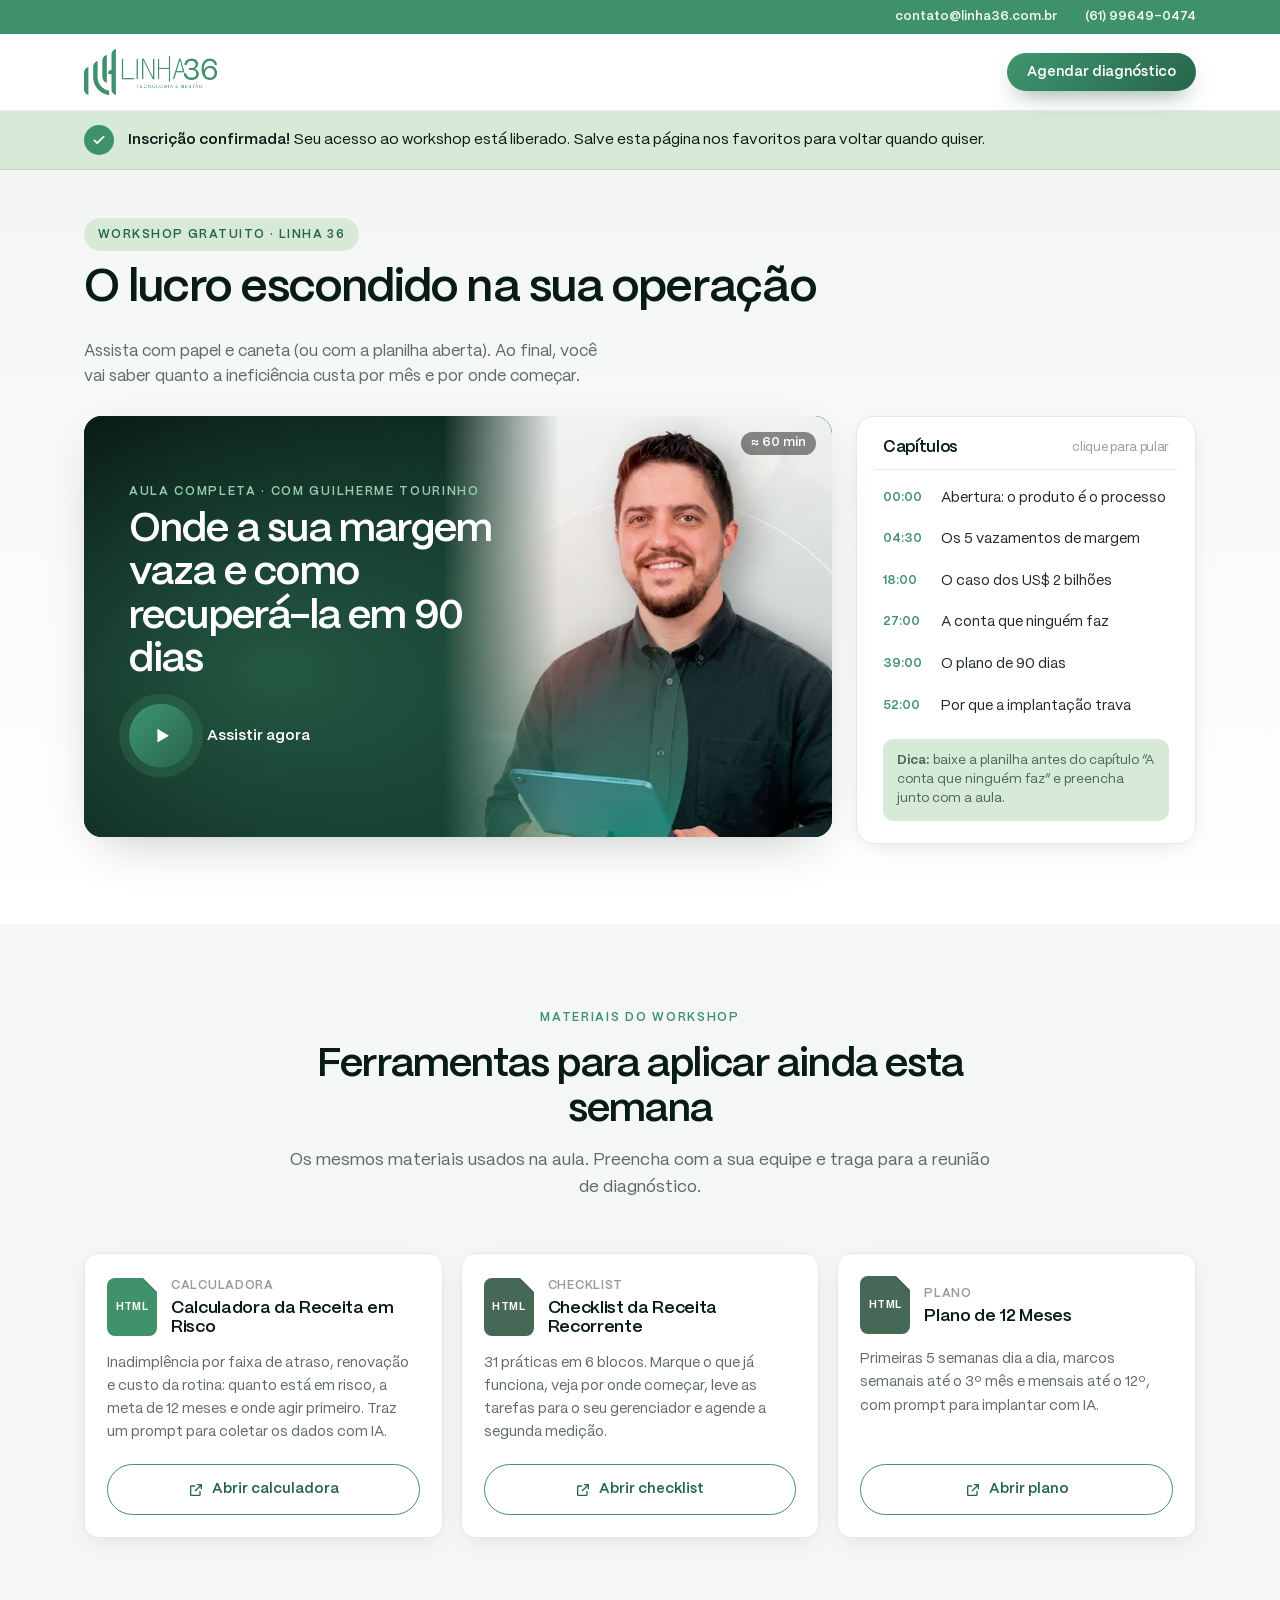
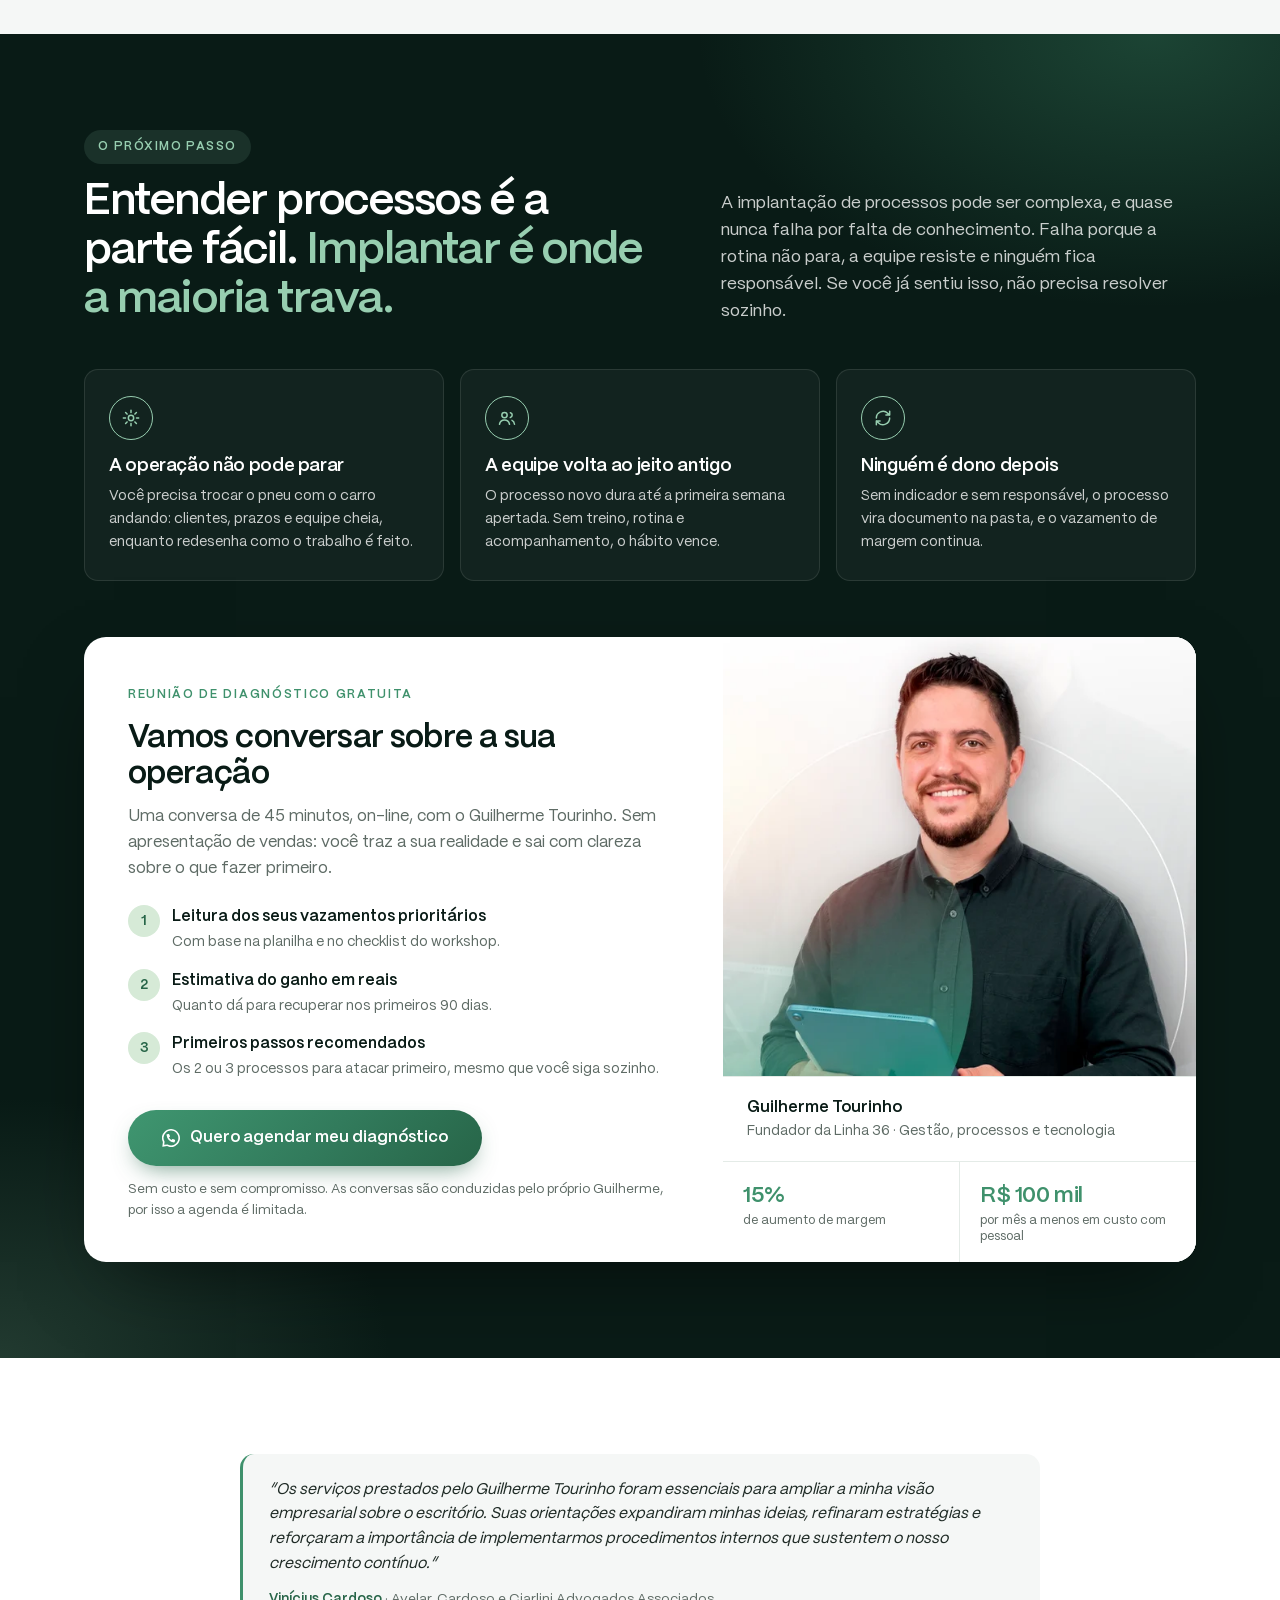
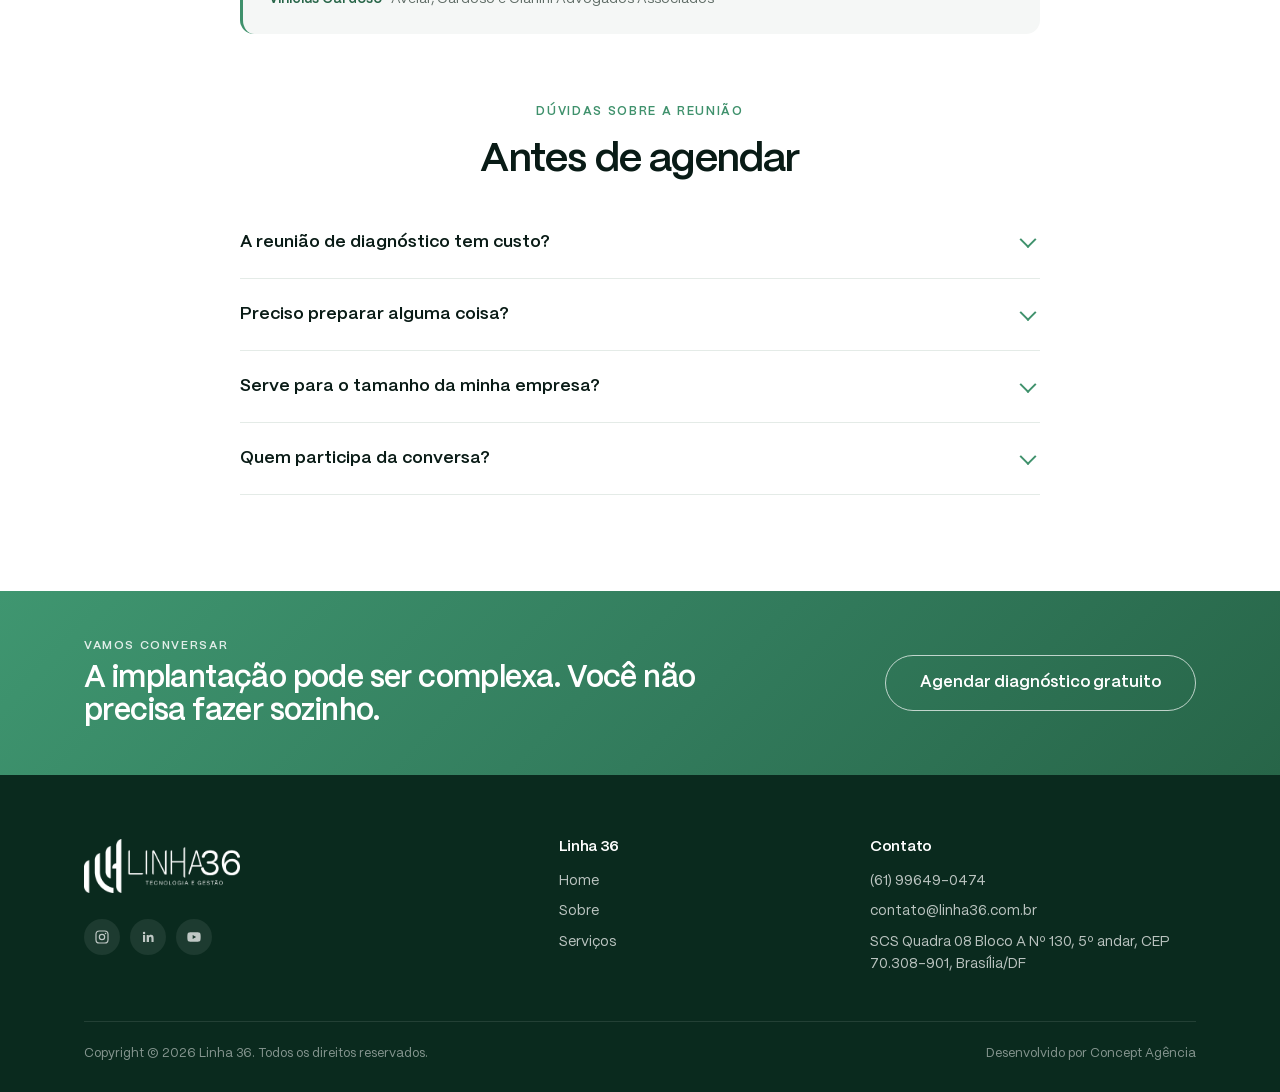
==== commit a4961d65: "Landing page e materiais: tema associações (renovação e recuperação de associados) - Página de inscr" ====
--- a/workshop.html
+++ b/workshop.html
@@ -18,7 +18,8 @@
   <symbol id="i-ok" viewBox="0 0 24 24"><path d="M5 12.5l4.2 4.2L19 7" fill="none" stroke="currentColor" stroke-width="2.6" stroke-linecap="round" stroke-linejoin="round"/></symbol>
   <symbol id="i-play" viewBox="0 0 24 24"><path d="M7 4.5v15l12.5-7.5z" fill="currentColor"/></symbol>
   <symbol id="i-down" viewBox="0 0 24 24"><path d="M12 4v11M7 10.5l5 5 5-5M5 20h14" fill="none" stroke="currentColor" stroke-width="2" stroke-linecap="round" stroke-linejoin="round"/></symbol>
-  <symbol id="i-wa" viewBox="0 0 24 24"><path fill="currentColor" d="M3.516 3.516c4.686-4.686 12.284-4.686 16.97 0s4.686 12.283 0 16.97a12 12 0 0 1-13.754 2.299l-5.814.735a.392.392 0 0 1-.438-.44l.748-5.788A12 12 0 0 1 3.517 3.517zm3.61 17.043.3.158a9.85 9.85 0 0 0 11.534-1.758c3.843-3.843 3.843-10.074 0-13.918s-10.075-3.843-13.918 0a9.85 9.85 0 0 0-1.747 11.554l.16.303-.51 3.942a.196.196 0 0 0 .219.22zm6.534-7.003-.933 1.164a9.84 9.84 0 0 1-3.497-3.495l1.166-.933a.79.79 0 0 0 .23-.94L9.561 6.96a.79.79 0 0 0-.924-.445l-2.023.524a.797.797 0 0 0-.588.88 11.754 11.754 0 0 0 10.005 10.005.797.797 0 0 0 .88-.587l.525-2.023a.79.79 0 0 0-.445-.923L14.6 13.327a.79.79 0 0 0-.94.23z"/></symbol>
+  <symbol id="i-open" viewBox="0 0 24 24"><path d="M14 4h6v6M20 4l-9 9M18 14v5a1 1 0 01-1 1H5a1 1 0 01-1-1V7a1 1 0 011-1h5" fill="none" stroke="currentColor" stroke-width="2" stroke-linecap="round" stroke-linejoin="round"/></symbol>
+  <symbol id="i-wa"viewBox="0 0 24 24"><path fill="currentColor" d="M3.516 3.516c4.686-4.686 12.284-4.686 16.97 0s4.686 12.283 0 16.97a12 12 0 0 1-13.754 2.299l-5.814.735a.392.392 0 0 1-.438-.44l.748-5.788A12 12 0 0 1 3.517 3.517zm3.61 17.043.3.158a9.85 9.85 0 0 0 11.534-1.758c3.843-3.843 3.843-10.074 0-13.918s-10.075-3.843-13.918 0a9.85 9.85 0 0 0-1.747 11.554l.16.303-.51 3.942a.196.196 0 0 0 .219.22zm6.534-7.003-.933 1.164a9.84 9.84 0 0 1-3.497-3.495l1.166-.933a.79.79 0 0 0 .23-.94L9.561 6.96a.79.79 0 0 0-.924-.445l-2.023.524a.797.797 0 0 0-.588.88 11.754 11.754 0 0 0 10.005 10.005.797.797 0 0 0 .88-.587l.525-2.023a.79.79 0 0 0-.445-.923L14.6 13.327a.79.79 0 0 0-.94.23z"/></symbol>
   <symbol id="i-cal" viewBox="0 0 24 24"><rect x="3.5" y="5" width="17" height="15.5" rx="2.5" fill="none" stroke="currentColor" stroke-width="1.9"/><path d="M3.5 10h17M8 3v4M16 3v4" fill="none" stroke="currentColor" stroke-width="1.9" stroke-linecap="round"/></symbol>
   <symbol id="i-gear" viewBox="0 0 24 24"><circle cx="12" cy="12" r="3.2" fill="none" stroke="currentColor" stroke-width="1.8"/><path d="M12 2.8v2.6M12 18.6v2.6M21.2 12h-2.6M5.4 12H2.8M18.5 5.5l-1.8 1.8M7.3 16.7l-1.8 1.8M18.5 18.5l-1.8-1.8M7.3 7.3L5.5 5.5" fill="none" stroke="currentColor" stroke-width="1.8" stroke-linecap="round"/></symbol>
   <symbol id="i-team" viewBox="0 0 24 24"><circle cx="9" cy="8.5" r="3.2" fill="none" stroke="currentColor" stroke-width="1.8"/><path d="M3 19.5c.6-3.3 3-5 6-5s5.4 1.7 6 5" fill="none" stroke="currentColor" stroke-width="1.8" stroke-linecap="round"/><path d="M16 5.6a3 3 0 010 5.8M18 14.8c1.6.6 2.7 2.2 3 4.7" fill="none" stroke="currentColor" stroke-width="1.8" stroke-linecap="round"/></symbol>
@@ -97,23 +98,23 @@
       <div class="section-head reveal">
         <span class="kicker">Materiais do workshop</span>
         <h2>Ferramentas para aplicar ainda esta semana</h2>
-        <p>Os mesmos materiais usados na aula. Baixe, preencha com a sua equipe e traga para a reunião de diagnóstico.</p>
+        <p>Os mesmos materiais usados na aula. Preencha com a sua equipe e traga para a reunião de diagnóstico.</p>
       </div>
       <div class="downloads">
         <article class="dl reveal">
-          <div class="dl-top"><span class="dl-ic xls">XLSX</span><div><small>Planilha</small><h3>Calculadora do Lucro Escondido</h3></div></div>
-          <p>Coloque equipe, custos e tempo perdido por etapa e veja quanto a ineficiência custa por mês e por ano.</p>
-          <a class="get" href="assets/downloads/calculadora-lucro-escondido-linha36.xlsx" download data-dl="calculadora"><svg><use href="#i-down"/></svg>Baixar planilha</a>
+          <div class="dl-top"><span class="dl-ic xls">HTML</span><div><small>Calculadora</small><h3>Calculadora da Receita em Risco</h3></div></div>
+          <p>Inadimplência por faixa de atraso, renovação e custo da rotina: quanto está em risco, a meta de 12 meses e onde agir primeiro. Traz um prompt para coletar os dados com IA.</p>
+          <a class="get" href="assets/downloads/calculadora-receita-em-risco-linha36.html" target="_blank" rel="noopener" data-dl="calculadora"><svg><use href="#i-open"/></svg>Abrir calculadora</a>
         </article>
         <article class="dl reveal">
-          <div class="dl-top"><span class="dl-ic pdf">PDF</span><div><small>Checklist</small><h3>Os 5 Vazamentos de Margem</h3></div></div>
-          <p>25 perguntas para identificar, em 15 minutos, onde a sua operação perde dinheiro, com pontuação por vazamento.</p>
-          <a class="get" href="assets/downloads/checklist-5-vazamentos-linha36.pdf" download data-dl="checklist"><svg><use href="#i-down"/></svg>Baixar checklist</a>
+          <div class="dl-top"><span class="dl-ic pdf">HTML</span><div><small>Checklist</small><h3>Checklist da Receita Recorrente</h3></div></div>
+          <p>31 práticas em 6 blocos. Marque o que já funciona, veja por onde começar, leve as tarefas para o seu gerenciador e agende a segunda medição.</p>
+          <a class="get" href="assets/downloads/checklist-receita-recorrente-linha36.html" target="_blank" rel="noopener" data-dl="checklist"><svg><use href="#i-open"/></svg>Abrir checklist</a>
         </article>
         <article class="dl reveal">
-          <div class="dl-top"><span class="dl-ic pdf">PDF</span><div><small>Roteiro</small><h3>Plano de 90 Dias</h3></div></div>
-          <p>As etapas, os entregáveis e os indicadores de cada fase para tirar o primeiro processo do papel.</p>
-          <a class="get" href="assets/downloads/roteiro-plano-90-dias-linha36.pdf" download data-dl="roteiro"><svg><use href="#i-down"/></svg>Baixar roteiro</a>
+          <div class="dl-top"><span class="dl-ic pdf">HTML</span><div><small>Plano</small><h3>Plano de 12 Meses</h3></div></div>
+          <p>Primeiras 5 semanas dia a dia, marcos semanais até o 3º mês e mensais até o 12º, com prompt para implantar com IA.</p>
+          <a class="get" href="assets/downloads/plano-12-meses-receita-recorrente-linha36.html" target="_blank" rel="noopener" data-dl="plano"><svg><use href="#i-open"/></svg>Abrir plano</a>
         </article>
       </div>
     </div>
--- a/assets/css/style.css
+++ b/assets/css/style.css
@@ -207,6 +207,9 @@
 .case-caption { margin-top: 14px; font-size: 18px; color: rgba(255,255,255,.85); max-width: 440px; }
 .case h2 { font-size: clamp(28px, 3.2vw, 38px); margin: 16px 0 18px; }
 .case p + p { margin-top: 14px; }
+.case-solo { grid-template-columns: 1fr; max-width: 820px; text-align: center; }
+.case-solo h2 { margin-top: 0; }
+.case-solo p { font-size: 18px; }
 .case-list { list-style: none; padding: 0; margin: 26px 0 0; display: grid; gap: 12px; }
 .case-list li { display: flex; gap: 12px; padding: 14px 16px; border-radius: 12px; background: rgba(255,255,255,.05); border: 1px solid rgba(255,255,255,.08); font-size: 15px; }
 .case-list li b { color: var(--mint); font-weight: 600; white-space: nowrap; }
@@ -224,6 +227,7 @@
 .module.bonus h3 { color: #fff; }
 .module.bonus p { color: rgba(255,255,255,.85); }
 .module.bonus .n { background: rgba(255,255,255,.18); color: #fff; }
+@media (min-width: 720px) { .modules .module.bonus:nth-child(5) { grid-column: span 2; } }
 
 /* ---------- Para quem ---------- */
 .fit { display: grid; grid-template-columns: 1fr 1fr; gap: 56px; align-items: center; }
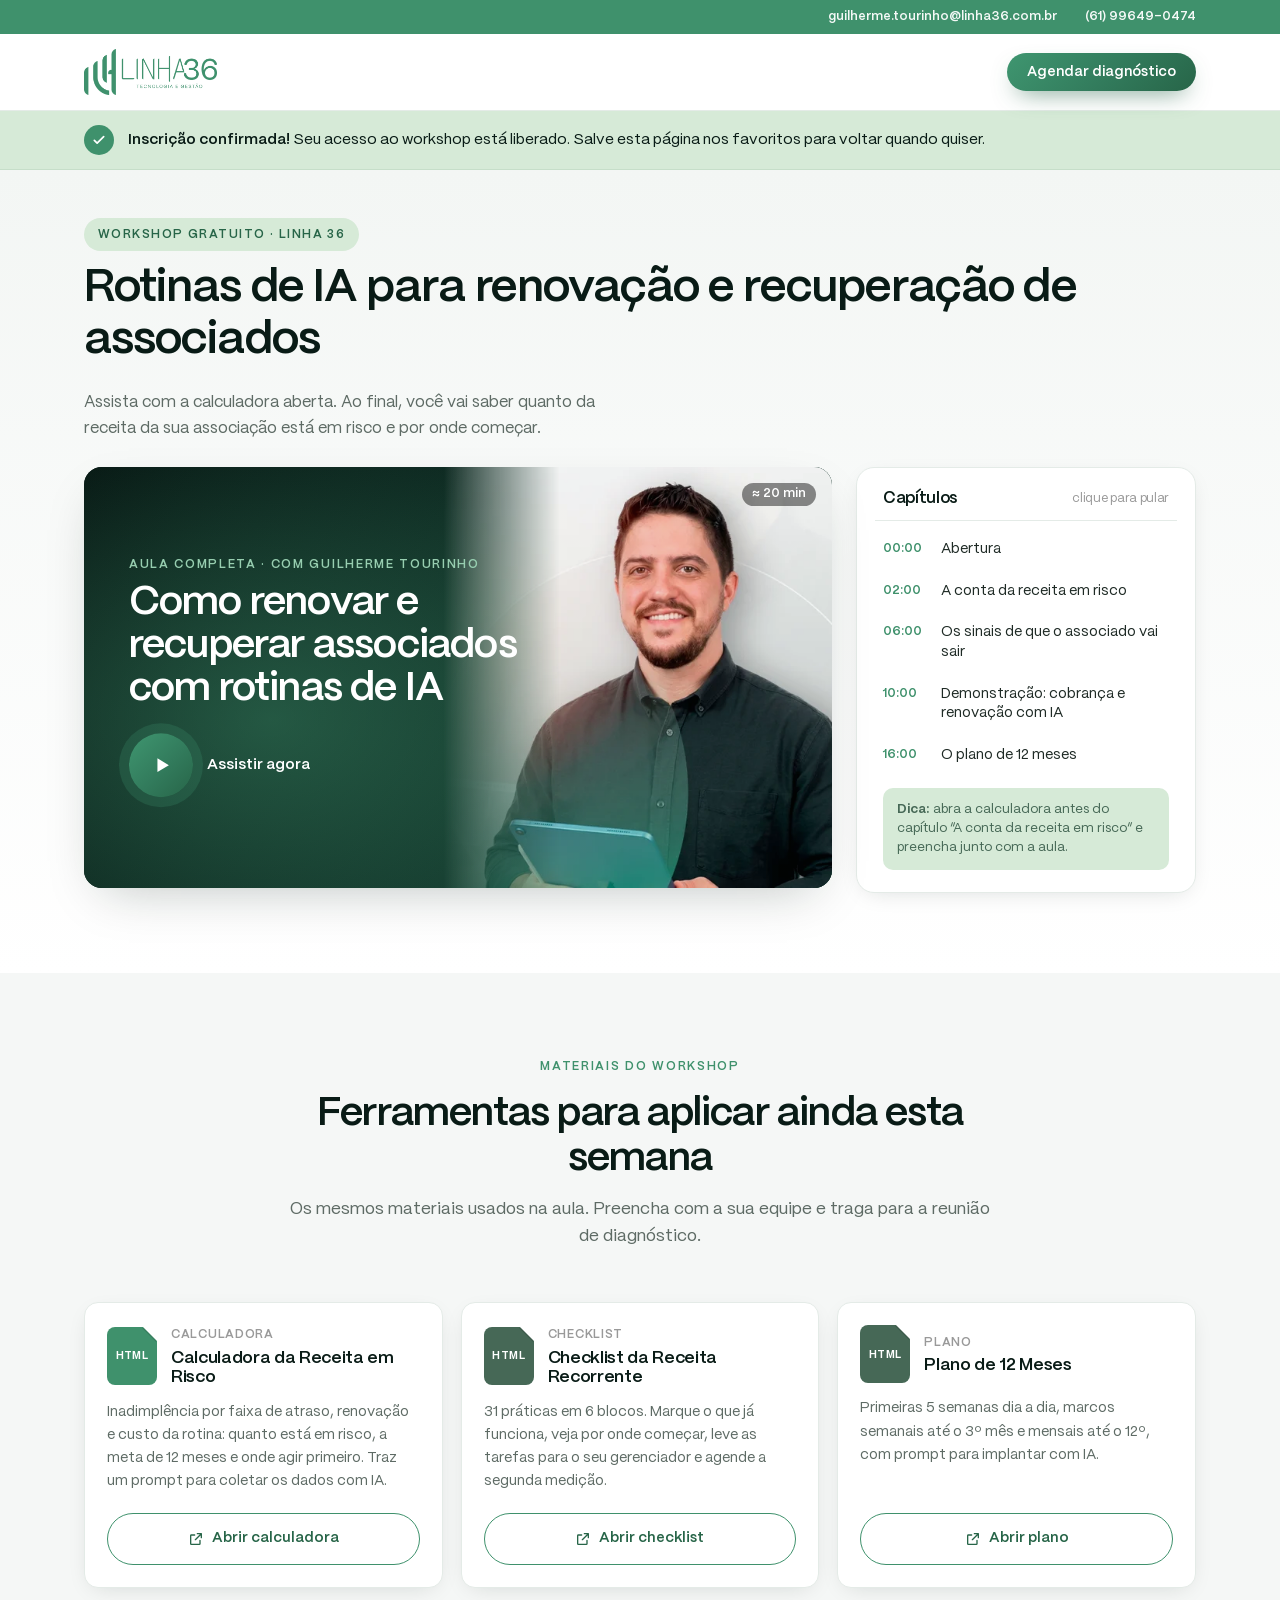
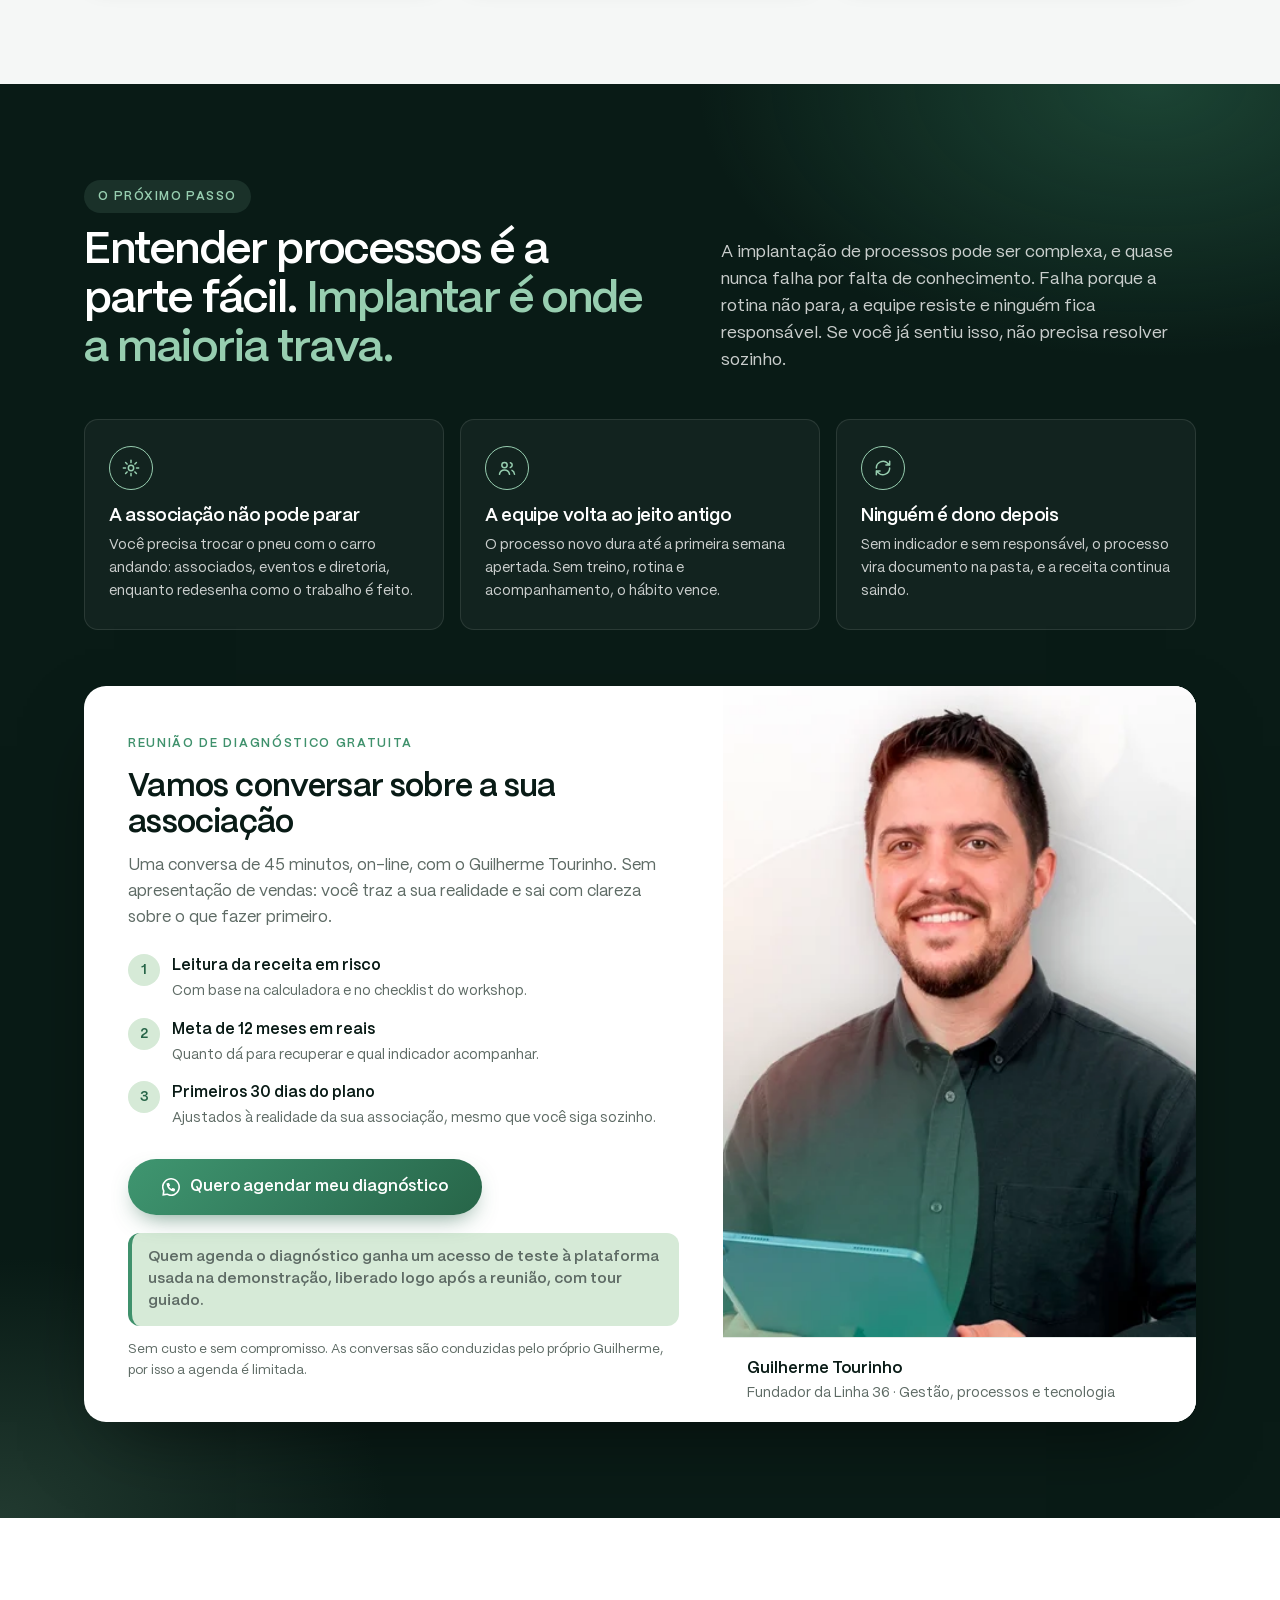
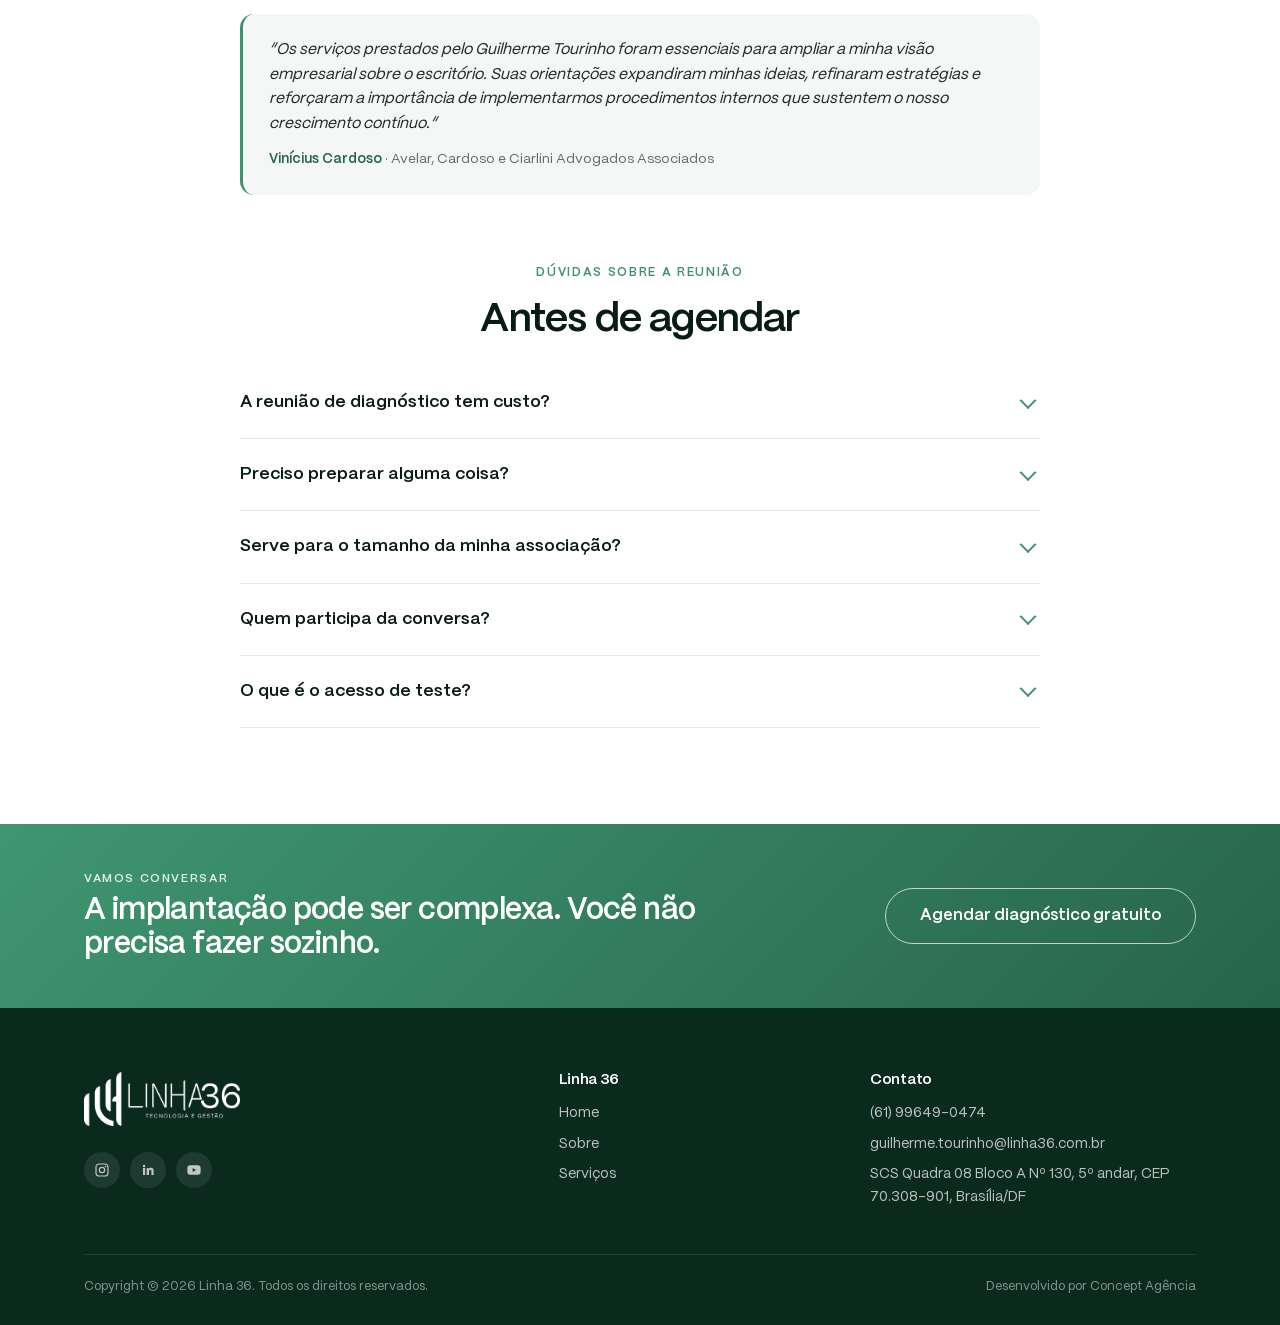
==== commit 27d9945b: "Página do workshop: tema associações - Título, abertura, capa do vídeo (≈ 20 min) e capítulos novos " ====
--- a/workshop.html
+++ b/workshop.html
@@ -3,8 +3,8 @@
 <head>
   <meta charset="utf-8">
   <meta name="viewport" content="width=device-width, initial-scale=1">
-  <title>Assista: O lucro escondido na sua operação | Linha 36</title>
-  <meta name="description" content="Aula do workshop gratuito da Linha 36 com materiais para download e reunião de diagnóstico.">
+  <title>Assista: Rotinas de IA para renovação e recuperação de associados | Linha 36</title>
+  <meta name="description" content="Aula do workshop gratuito da Linha 36 para executivos de associações, com materiais práticos e reunião de diagnóstico.">
   <meta name="robots" content="noindex, nofollow">
   <meta name="theme-color" content="#3F916C">
   <link rel="icon" href="assets/img/favicon.png">
@@ -19,7 +19,7 @@
   <symbol id="i-play" viewBox="0 0 24 24"><path d="M7 4.5v15l12.5-7.5z" fill="currentColor"/></symbol>
   <symbol id="i-down" viewBox="0 0 24 24"><path d="M12 4v11M7 10.5l5 5 5-5M5 20h14" fill="none" stroke="currentColor" stroke-width="2" stroke-linecap="round" stroke-linejoin="round"/></symbol>
   <symbol id="i-open" viewBox="0 0 24 24"><path d="M14 4h6v6M20 4l-9 9M18 14v5a1 1 0 01-1 1H5a1 1 0 01-1-1V7a1 1 0 011-1h5" fill="none" stroke="currentColor" stroke-width="2" stroke-linecap="round" stroke-linejoin="round"/></symbol>
-  <symbol id="i-wa"viewBox="0 0 24 24"><path fill="currentColor" d="M3.516 3.516c4.686-4.686 12.284-4.686 16.97 0s4.686 12.283 0 16.97a12 12 0 0 1-13.754 2.299l-5.814.735a.392.392 0 0 1-.438-.44l.748-5.788A12 12 0 0 1 3.517 3.517zm3.61 17.043.3.158a9.85 9.85 0 0 0 11.534-1.758c3.843-3.843 3.843-10.074 0-13.918s-10.075-3.843-13.918 0a9.85 9.85 0 0 0-1.747 11.554l.16.303-.51 3.942a.196.196 0 0 0 .219.22zm6.534-7.003-.933 1.164a9.84 9.84 0 0 1-3.497-3.495l1.166-.933a.79.79 0 0 0 .23-.94L9.561 6.96a.79.79 0 0 0-.924-.445l-2.023.524a.797.797 0 0 0-.588.88 11.754 11.754 0 0 0 10.005 10.005.797.797 0 0 0 .88-.587l.525-2.023a.79.79 0 0 0-.445-.923L14.6 13.327a.79.79 0 0 0-.94.23z"/></symbol>
+  <symbol id="i-wa" viewBox="0 0 24 24"><path fill="currentColor" d="M3.516 3.516c4.686-4.686 12.284-4.686 16.97 0s4.686 12.283 0 16.97a12 12 0 0 1-13.754 2.299l-5.814.735a.392.392 0 0 1-.438-.44l.748-5.788A12 12 0 0 1 3.517 3.517zm3.61 17.043.3.158a9.85 9.85 0 0 0 11.534-1.758c3.843-3.843 3.843-10.074 0-13.918s-10.075-3.843-13.918 0a9.85 9.85 0 0 0-1.747 11.554l.16.303-.51 3.942a.196.196 0 0 0 .219.22zm6.534-7.003-.933 1.164a9.84 9.84 0 0 1-3.497-3.495l1.166-.933a.79.79 0 0 0 .23-.94L9.561 6.96a.79.79 0 0 0-.924-.445l-2.023.524a.797.797 0 0 0-.588.88 11.754 11.754 0 0 0 10.005 10.005.797.797 0 0 0 .88-.587l.525-2.023a.79.79 0 0 0-.445-.923L14.6 13.327a.79.79 0 0 0-.94.23z"/></symbol>
   <symbol id="i-cal" viewBox="0 0 24 24"><rect x="3.5" y="5" width="17" height="15.5" rx="2.5" fill="none" stroke="currentColor" stroke-width="1.9"/><path d="M3.5 10h17M8 3v4M16 3v4" fill="none" stroke="currentColor" stroke-width="1.9" stroke-linecap="round"/></symbol>
   <symbol id="i-gear" viewBox="0 0 24 24"><circle cx="12" cy="12" r="3.2" fill="none" stroke="currentColor" stroke-width="1.8"/><path d="M12 2.8v2.6M12 18.6v2.6M21.2 12h-2.6M5.4 12H2.8M18.5 5.5l-1.8 1.8M7.3 16.7l-1.8 1.8M18.5 18.5l-1.8-1.8M7.3 7.3L5.5 5.5" fill="none" stroke="currentColor" stroke-width="1.8" stroke-linecap="round"/></symbol>
   <symbol id="i-team" viewBox="0 0 24 24"><circle cx="9" cy="8.5" r="3.2" fill="none" stroke="currentColor" stroke-width="1.8"/><path d="M3 19.5c.6-3.3 3-5 6-5s5.4 1.7 6 5" fill="none" stroke="currentColor" stroke-width="1.8" stroke-linecap="round"/><path d="M16 5.6a3 3 0 010 5.8M18 14.8c1.6.6 2.7 2.2 3 4.7" fill="none" stroke="currentColor" stroke-width="1.8" stroke-linecap="round"/></symbol>
@@ -31,7 +31,7 @@
 
 <div class="topbar">
   <div class="wrap">
-    <a href="mailto:contato@linha36.com.br">contato@linha36.com.br</a>
+    <a href="mailto:guilherme.tourinho@linha36.com.br">guilherme.tourinho@linha36.com.br</a>
     <a href="tel:+5561996490474">(61) 99649-0474</a>
   </div>
 </div>
@@ -58,9 +58,9 @@
       <div class="player-head">
         <div>
           <span class="eyebrow">Workshop gratuito · Linha 36</span>
-          <h1>O lucro escondido na sua operação</h1>
-        </div>
-        <p>Assista com papel e caneta (ou com a planilha aberta). Ao final, você vai saber quanto a ineficiência custa por mês e por onde começar.</p>
+          <h1>Rotinas de IA para renovação e recuperação de associados</h1>
+        </div>
+        <p>Assista com a calculadora aberta. Ao final, você vai saber quanto da receita da sua associação está em risco e por onde começar.</p>
       </div>
 
       <div class="player-grid">
@@ -69,24 +69,24 @@
             <img class="ph" src="assets/img/guilherme.webp" alt="" width="600" height="542">
             <span class="pt">
               <small>Aula completa · com Guilherme Tourinho</small>
-              <strong>Onde a sua margem vaza e como recuperá-la em 90 dias</strong>
+              <strong>Como renovar e recuperar associados com rotinas de IA</strong>
               <span class="play"><i><svg><use href="#i-play"/></svg></i>Assistir agora</span>
             </span>
-            <span class="dur">≈ 60 min</span>
+            <span class="dur">≈ 20 min</span>
           </button>
         </div>
 
         <aside class="chapters" aria-label="Capítulos da aula">
           <h2>Capítulos <span>clique para pular</span></h2>
           <ol id="chapters">
-            <li><button type="button" data-t="0"><time>00:00</time>Abertura: o produto é o processo</button></li>
-            <li><button type="button" data-t="270"><time>04:30</time>Os 5 vazamentos de margem</button></li>
-            <li><button type="button" data-t="1080"><time>18:00</time>O caso dos US$ 2 bilhões</button></li>
-            <li><button type="button" data-t="1620"><time>27:00</time>A conta que ninguém faz</button></li>
-            <li><button type="button" data-t="2340"><time>39:00</time>O plano de 90 dias</button></li>
-            <li><button type="button" data-t="3120"><time>52:00</time>Por que a implantação trava</button></li>
+            <!-- Tempos provisórios: confirmar depois da gravação (data-t = segundos) -->
+            <li><button type="button" data-t="0"><time>00:00</time>Abertura</button></li>
+            <li><button type="button" data-t="120"><time>02:00</time>A conta da receita em risco</button></li>
+            <li><button type="button" data-t="360"><time>06:00</time>Os sinais de que o associado vai sair</button></li>
+            <li><button type="button" data-t="600"><time>10:00</time>Demonstração: cobrança e renovação com IA</button></li>
+            <li><button type="button" data-t="960"><time>16:00</time>O plano de 12 meses</button></li>
           </ol>
-          <p class="tip"><b>Dica:</b> baixe a planilha antes do capítulo “A conta que ninguém faz” e preencha junto com a aula.</p>
+          <p class="tip"><b>Dica:</b> abra a calculadora antes do capítulo “A conta da receita em risco” e preencha junto com a aula.</p>
         </aside>
       </div>
     </div>
@@ -132,33 +132,30 @@
       </div>
 
       <div class="blockers">
-        <div class="blocker reveal"><span class="ic"><svg><use href="#i-gear"/></svg></span><h3>A operação não pode parar</h3><p>Você precisa trocar o pneu com o carro andando: clientes, prazos e equipe cheia, enquanto redesenha como o trabalho é feito.</p></div>
+        <div class="blocker reveal"><span class="ic"><svg><use href="#i-gear"/></svg></span><h3>A associação não pode parar</h3><p>Você precisa trocar o pneu com o carro andando: associados, eventos e diretoria, enquanto redesenha como o trabalho é feito.</p></div>
         <div class="blocker reveal"><span class="ic"><svg><use href="#i-team"/></svg></span><h3>A equipe volta ao jeito antigo</h3><p>O processo novo dura até a primeira semana apertada. Sem treino, rotina e acompanhamento, o hábito vence.</p></div>
-        <div class="blocker reveal"><span class="ic"><svg><use href="#i-loop"/></svg></span><h3>Ninguém é dono depois</h3><p>Sem indicador e sem responsável, o processo vira documento na pasta, e o vazamento de margem continua.</p></div>
+        <div class="blocker reveal"><span class="ic"><svg><use href="#i-loop"/></svg></span><h3>Ninguém é dono depois</h3><p>Sem indicador e sem responsável, o processo vira documento na pasta, e a receita continua saindo.</p></div>
       </div>
 
       <div class="offer reveal">
         <div class="offer-body">
           <span class="kicker">Reunião de diagnóstico gratuita</span>
-          <h3>Vamos conversar sobre a sua operação</h3>
+          <h3>Vamos conversar sobre a sua associação</h3>
           <p>Uma conversa de 45 minutos, on-line, com o Guilherme Tourinho. Sem apresentação de vendas: você traz a sua realidade e sai com clareza sobre o que fazer primeiro.</p>
           <ul class="offer-list">
-            <li><span>1</span><div><b>Leitura dos seus vazamentos prioritários</b><small>Com base na planilha e no checklist do workshop.</small></div></li>
-            <li><span>2</span><div><b>Estimativa do ganho em reais</b><small>Quanto dá para recuperar nos primeiros 90 dias.</small></div></li>
-            <li><span>3</span><div><b>Primeiros passos recomendados</b><small>Os 2 ou 3 processos para atacar primeiro, mesmo que você siga sozinho.</small></div></li>
+            <li><span>1</span><div><b>Leitura da receita em risco</b><small>Com base na calculadora e no checklist do workshop.</small></div></li>
+            <li><span>2</span><div><b>Meta de 12 meses em reais</b><small>Quanto dá para recuperar e qual indicador acompanhar.</small></div></li>
+            <li><span>3</span><div><b>Primeiros 30 dias do plano</b><small>Ajustados à realidade da sua associação, mesmo que você siga sozinho.</small></div></li>
           </ul>
           <div class="offer-cta">
             <a class="btn btn-lg" id="ctaDiag" href="#" target="_blank" rel="noopener"><svg><use href="#i-wa"/></svg>Quero agendar meu diagnóstico</a>
           </div>
+          <p class="offer-trial">Quem agenda o diagnóstico ganha um acesso de teste à plataforma usada na demonstração, liberado logo após a reunião, com tour guiado.</p>
           <p class="offer-fine">Sem custo e sem compromisso. As conversas são conduzidas pelo próprio Guilherme, por isso a agenda é limitada.</p>
         </div>
         <div class="offer-side">
           <div class="ph"><img src="assets/img/guilherme.webp" alt="Guilherme Tourinho" loading="lazy" width="600" height="542"></div>
           <div class="who"><b>Guilherme Tourinho</b>Fundador da Linha 36 · Gestão, processos e tecnologia</div>
-          <div class="offer-stats">
-            <div><b>15%</b><span>de aumento de margem</span></div>
-            <div><b>R$ 100 mil</b><span>por mês a menos em custo com pessoal</span></div>
-          </div>
         </div>
       </div>
     </div>
@@ -178,9 +175,10 @@
       </div>
       <div class="faq reveal">
         <details><summary>A reunião de diagnóstico tem custo?</summary><p>Não. É uma conversa gratuita e sem compromisso. Se fizer sentido seguir com a Linha 36, apresentamos uma proposta depois, só se você pedir.</p></details>
-        <details><summary>Preciso preparar alguma coisa?</summary><p>Ajuda muito ter assistido ao workshop e preenchido a Calculadora do Lucro Escondido e o Checklist dos 5 Vazamentos. Assim a conversa já começa nos números da sua empresa.</p></details>
-        <details><summary>Serve para o tamanho da minha empresa?</summary><p>O diagnóstico é pensado para empresas de serviços a partir de uns 10 colaboradores, que já sentem o crescimento cobrando organização. Se a sua empresa for menor, a conversa ainda ajuda a priorizar o que fazer.</p></details>
-        <details><summary>Quem participa da conversa?</summary><p>O próprio Guilherme Tourinho, fundador da Linha 36. Do seu lado, o ideal é estar quem decide sobre a operação: sócio, diretor ou gestor responsável.</p></details>
+        <details><summary>Preciso preparar alguma coisa?</summary><p>Ajuda muito ter assistido ao workshop e preenchido a Calculadora da Receita em Risco e o Checklist da Receita Recorrente. Assim a conversa já começa nos números da sua associação.</p></details>
+        <details><summary>Serve para o tamanho da minha associação?</summary><p>O diagnóstico é pensado para associações que já sentem a cobrança e a renovação pesando na rotina da equipe. Se a sua associação for menor, a conversa ainda ajuda a priorizar o que fazer.</p></details>
+        <details><summary>Quem participa da conversa?</summary><p>O próprio Guilherme Tourinho, fundador da Linha 36. Do seu lado, o ideal é estar quem decide na associação: presidente, diretor(a) executivo(a), superintendente ou gerente responsável.</p></details>
+        <details><summary>O que é o acesso de teste?</summary><p>É um acesso à plataforma usada na demonstração, com tour guiado. Ele é liberado para quem faz o diagnóstico gratuito, logo após a reunião.</p></details>
       </div>
     </div>
   </section>
@@ -219,7 +217,7 @@
         <h4>Contato</h4>
         <ul>
           <li><a href="tel:+5561996490474">(61) 99649-0474</a></li>
-          <li><a href="mailto:contato@linha36.com.br">contato@linha36.com.br</a></li>
+          <li><a href="mailto:guilherme.tourinho@linha36.com.br">guilherme.tourinho@linha36.com.br</a></li>
           <li>SCS Quadra 08 Bloco A Nº 130, 5º andar, CEP 70.308-901, Brasília/DF</li>
         </ul>
       </div>
--- a/assets/css/style.css
+++ b/assets/css/style.css
@@ -348,6 +348,7 @@
 .offer-list small { color: var(--muted); font-size: 14px; }
 .offer-cta { display: flex; flex-wrap: wrap; gap: 12px; align-items: center; }
 .offer-fine { font-size: 13px; color: var(--gray); margin-top: 14px; }
+.offer-trial { margin-top: 18px; padding: 14px 16px; border-radius: 12px; background: var(--mist); border-left: 4px solid var(--green); color: var(--green-dark); font-weight: 600; font-size: 15px; line-height: 1.45; }
 .offer-side { position: relative; background: var(--bg-soft); display: flex; flex-direction: column; }
 .offer-side .ph { position: relative; flex: 1; min-height: 260px; background: linear-gradient(180deg, #EEF2F0, #D9E6DF); overflow: hidden; }
 .offer-side .ph img { position: absolute; inset: 0; width: 100%; height: 100%; object-fit: cover; object-position: center top; }
